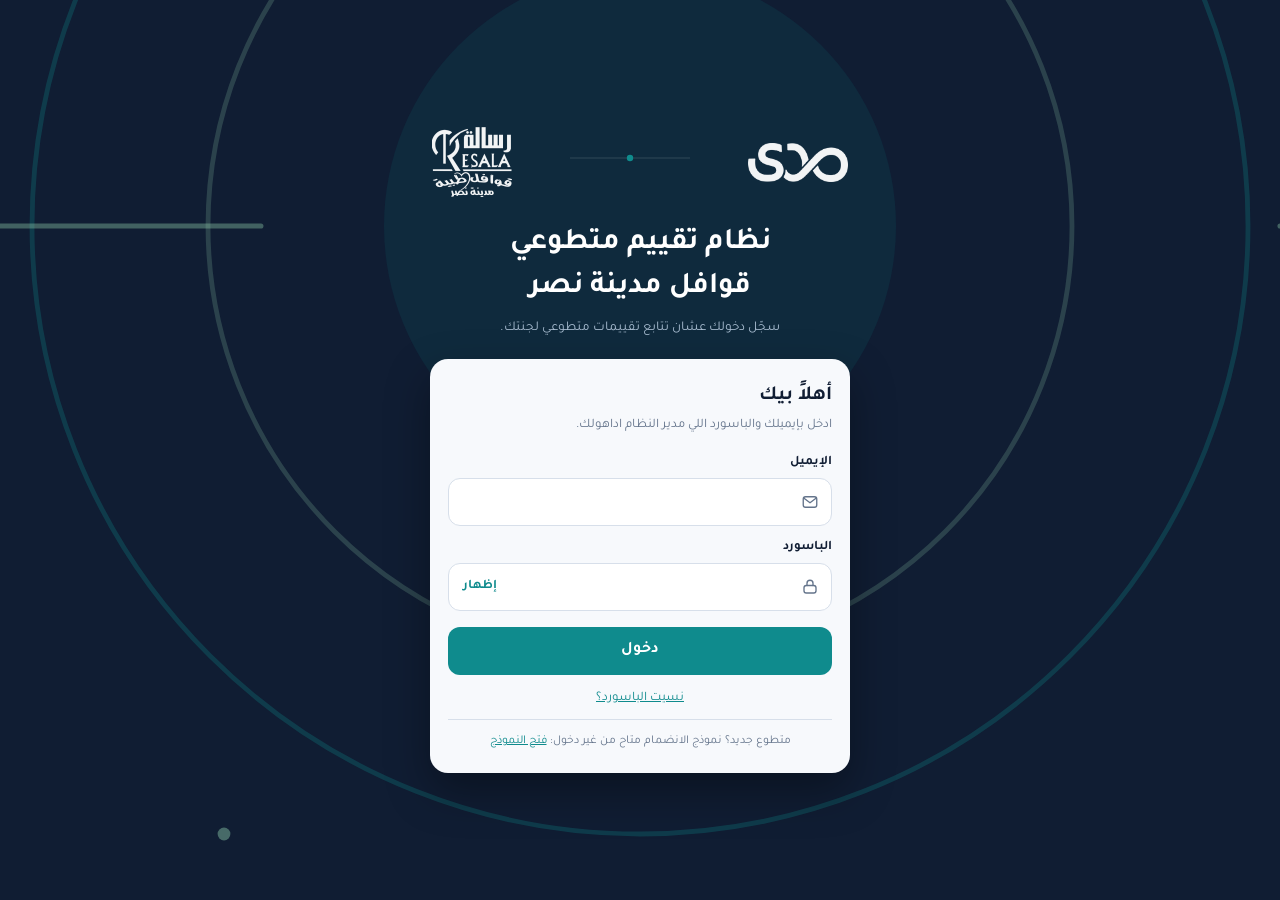
==== index.html @ 1fcb650c "Add lightweight standalone install metadata only, no app logic or caching changes" ====
<!doctype html><html lang="ar" dir="rtl"><head>
<script>(function(){function r(){try{if(sessionStorage.getItem('qhr_r')){return}sessionStorage.setItem('qhr_r','1')}catch(e){}var u=location.href.split('#');var q=(u[0].indexOf('?')>-1?'&':'?')+'_r='+Date.now();location.replace(u[0]+q+(u[1]?'#'+u[1]:''))}
window.addEventListener('error',function(e){var t=e.target;if(t&&(t.tagName==='SCRIPT'||t.tagName==='LINK'))r()},true);
setTimeout(function(){var el=document.getElementById('root');if(el&&(!el.children.length||el.querySelector('.sp')))r()},8000);
window.addEventListener('load',function(){setTimeout(function(){try{sessionStorage.removeItem('qhr_r')}catch(e){}},15000)})})();</script>
<link rel="icon" href="data:image/svg+xml,%3Csvg xmlns=%27http://www.w3.org/2000/svg%27 viewBox=%270 0 64 64%27%3E%3Crect width=%2764%27 height=%2764%27 rx=%2714%27 fill=%27%230F8B8D%27/%3E%3Ctext x=%2732%27 y=%2743%27 font-size=%2728%27 font-weight=%27800%27 font-family=%27Arial,sans-serif%27 fill=%27white%27 text-anchor=%27middle%27%3EHR%3C/text%3E%3C/svg%3E"/><meta charset="utf-8"/><meta name="viewport" content="width=device-width,initial-scale=1"/><title>HR قوافل طبية، مدينة نصر</title><style>html,body{margin:0}.sp{color:#fff;text-align:center;box-sizing:border-box;background:radial-gradient(circle at 50% 40%,#183653,#0b1526 70%);flex-direction:column;justify-content:center;align-items:center;gap:18px;min-height:100vh;padding:24px;font-family:IBM Plex Sans Arabic,Cairo,system-ui,sans-serif;display:flex}.sp i{letter-spacing:1px;direction:ltr;background:#0f8b8d;border-radius:24px;place-items:center;width:84px;height:84px;font-size:40px;font-style:normal;font-weight:800;animation:.9s cubic-bezier(.2,.8,.2,1) both spin,2.4s ease-in-out .9s infinite spb;display:grid;box-shadow:0 10px 40px #00000059,inset 0 0 0 1px #ffffff1f}.sp b{opacity:0;font-size:19px;font-weight:700;animation:.6s .35s forwards spt}.sp u{opacity:0;background:#ffffff26;border-radius:3px;width:120px;height:3px;animation:.6s .6s forwards spt;display:block;overflow:hidden}.sp u:after{content:"";background:#5cc4c5;border-radius:3px;width:45%;height:100%;animation:1.2s ease-in-out infinite spsh;display:block}@keyframes spin{0%{opacity:0;transform:scale(.7)}to{opacity:1;transform:none}}@keyframes spb{50%{transform:scale(1.05)}}@keyframes spt{to{opacity:1}}@keyframes spsh{0%{transform:translate(-120%)}to{transform:translate(280%)}}@keyframes qf{0%{opacity:0}to{opacity:1}}.app{animation:.35s qf}@media (prefers-reduced-motion:reduce){.sp *{opacity:1!important;animation:none!important}}</style><meta name="theme-color" content="#0B1526"/><link rel="manifest" href="./manifest.webmanifest"/><link rel="apple-touch-icon" href="./icons/apple-touch-icon.png"/>  <script type="module" crossorigin src="./assets/index-Bow8GrKX.js"></script>
  <link rel="stylesheet" crossorigin href="./assets/index-ZTmWPOZQ.css">
</head><body><div id="root"><div class="sp"><i>HR</i><b>HR قوافل طبية، مدينة نصر</b><u></u></div></div></body></html>
---- assets/index-ZTmWPOZQ.css ----
@font-face{font-family:IBM Plex Sans Arabic;font-style:normal;font-display:swap;font-weight:400;src:url(./ibm-plex-sans-arabic-arabic-400-normal-CyU-ddYS.woff2)format("woff2"),url(./ibm-plex-sans-arabic-arabic-400-normal-EA1o-u_Q.woff)format("woff");unicode-range:U+6??,U+750-77F,U+870-88E,U+890-891,U+897-8E1,U+8E3-8FF,U+200C-200E,U+2010-2011,U+204F,U+2E41,U+FB50-FDFF,U+FE70-FE74,U+FE76-FEFC,U+102E0-102FB,U+10E60-10E7E,U+10EC2-10EC4,U+10EFC-10EFF,U+1EE00-1EE03,U+1EE05-1EE1F,U+1EE21-1EE22,U+1EE24,U+1EE27,U+1EE29-1EE32,U+1EE34-1EE37,U+1EE39,U+1EE3B,U+1EE42,U+1EE47,U+1EE49,U+1EE4B,U+1EE4D-1EE4F,U+1EE51-1EE52,U+1EE54,U+1EE57,U+1EE59,U+1EE5B,U+1EE5D,U+1EE5F,U+1EE61-1EE62,U+1EE64,U+1EE67-1EE6A,U+1EE6C-1EE72,U+1EE74-1EE77,U+1EE79-1EE7C,U+1EE7E,U+1EE80-1EE89,U+1EE8B-1EE9B,U+1EEA1-1EEA3,U+1EEA5-1EEA9,U+1EEAB-1EEBB,U+1EEF0-1EEF1}@font-face{font-family:IBM Plex Sans Arabic;font-style:normal;font-display:swap;font-weight:400;src:url([data-uri])format("woff2"),url([data-uri])format("woff");unicode-range:U+460-52F,U+1C80-1C8A,U+20B4,U+2DE0-2DFF,U+A640-A69F,U+FE2E-FE2F}@font-face{font-family:IBM Plex Sans Arabic;font-style:normal;font-display:swap;font-weight:400;src:url(./ibm-plex-sans-arabic-latin-ext-400-normal-BpLfq-63.woff2)format("woff2"),url(./ibm-plex-sans-arabic-latin-ext-400-normal-BeVLg08x.woff)format("woff");unicode-range:U+100-2BA,U+2BD-2C5,U+2C7-2CC,U+2CE-2D7,U+2DD-2FF,U+304,U+308,U+329,U+1D00-1DBF,U+1E00-1E9F,U+1EF2-1EFF,U+2020,U+20A0-20AB,U+20AD-20C0,U+2113,U+2C60-2C7F,U+A720-A7FF}@font-face{font-family:IBM Plex Sans Arabic;font-style:normal;font-display:swap;font-weight:400;src:url(./ibm-plex-sans-arabic-latin-400-normal-Bo5KPYvw.woff2)format("woff2"),url(./ibm-plex-sans-arabic-latin-400-normal-CFZh1unN.woff)format("woff");unicode-range:U+??,U+131,U+152-153,U+2BB-2BC,U+2C6,U+2DA,U+2DC,U+304,U+308,U+329,U+2000-206F,U+20AC,U+2122,U+2191,U+2193,U+2212,U+2215,U+FEFF,U+FFFD}@font-face{font-family:IBM Plex Sans Arabic;font-style:normal;font-display:swap;font-weight:600;src:url(./ibm-plex-sans-arabic-arabic-600-normal-0pRdybE_.woff2)format("woff2"),url(./ibm-plex-sans-arabic-arabic-600-normal-MJZ0liF5.woff)format("woff");unicode-range:U+6??,U+750-77F,U+870-88E,U+890-891,U+897-8E1,U+8E3-8FF,U+200C-200E,U+2010-2011,U+204F,U+2E41,U+FB50-FDFF,U+FE70-FE74,U+FE76-FEFC,U+102E0-102FB,U+10E60-10E7E,U+10EC2-10EC4,U+10EFC-10EFF,U+1EE00-1EE03,U+1EE05-1EE1F,U+1EE21-1EE22,U+1EE24,U+1EE27,U+1EE29-1EE32,U+1EE34-1EE37,U+1EE39,U+1EE3B,U+1EE42,U+1EE47,U+1EE49,U+1EE4B,U+1EE4D-1EE4F,U+1EE51-1EE52,U+1EE54,U+1EE57,U+1EE59,U+1EE5B,U+1EE5D,U+1EE5F,U+1EE61-1EE62,U+1EE64,U+1EE67-1EE6A,U+1EE6C-1EE72,U+1EE74-1EE77,U+1EE79-1EE7C,U+1EE7E,U+1EE80-1EE89,U+1EE8B-1EE9B,U+1EEA1-1EEA3,U+1EEA5-1EEA9,U+1EEAB-1EEBB,U+1EEF0-1EEF1}@font-face{font-family:IBM Plex Sans Arabic;font-style:normal;font-display:swap;font-weight:600;src:url([data-uri])format("woff2"),url([data-uri])format("woff");unicode-range:U+460-52F,U+1C80-1C8A,U+20B4,U+2DE0-2DFF,U+A640-A69F,U+FE2E-FE2F}@font-face{font-family:IBM Plex Sans Arabic;font-style:normal;font-display:swap;font-weight:600;src:url(./ibm-plex-sans-arabic-latin-ext-600-normal-DjDAeNQD.woff2)format("woff2"),url(./ibm-plex-sans-arabic-latin-ext-600-normal-DT29Q8HW.woff)format("woff");unicode-range:U+100-2BA,U+2BD-2C5,U+2C7-2CC,U+2CE-2D7,U+2DD-2FF,U+304,U+308,U+329,U+1D00-1DBF,U+1E00-1E9F,U+1EF2-1EFF,U+2020,U+20A0-20AB,U+20AD-20C0,U+2113,U+2C60-2C7F,U+A720-A7FF}@font-face{font-family:IBM Plex Sans Arabic;font-style:normal;font-display:swap;font-weight:600;src:url(./ibm-plex-sans-arabic-latin-600-normal-KrqB56Mw.woff2)format("woff2"),url(./ibm-plex-sans-arabic-latin-600-normal-Dk5eISD_.woff)format("woff");unicode-range:U+??,U+131,U+152-153,U+2BB-2BC,U+2C6,U+2DA,U+2DC,U+304,U+308,U+329,U+2000-206F,U+20AC,U+2122,U+2191,U+2193,U+2212,U+2215,U+FEFF,U+FFFD}@font-face{font-family:IBM Plex Sans Arabic;font-style:normal;font-display:swap;font-weight:700;src:url(./ibm-plex-sans-arabic-arabic-700-normal-DrtBj6UE.woff2)format("woff2"),url(./ibm-plex-sans-arabic-arabic-700-normal-9rXc6cUL.woff)format("woff");unicode-range:U+6??,U+750-77F,U+870-88E,U+890-891,U+897-8E1,U+8E3-8FF,U+200C-200E,U+2010-2011,U+204F,U+2E41,U+FB50-FDFF,U+FE70-FE74,U+FE76-FEFC,U+102E0-102FB,U+10E60-10E7E,U+10EC2-10EC4,U+10EFC-10EFF,U+1EE00-1EE03,U+1EE05-1EE1F,U+1EE21-1EE22,U+1EE24,U+1EE27,U+1EE29-1EE32,U+1EE34-1EE37,U+1EE39,U+1EE3B,U+1EE42,U+1EE47,U+1EE49,U+1EE4B,U+1EE4D-1EE4F,U+1EE51-1EE52,U+1EE54,U+1EE57,U+1EE59,U+1EE5B,U+1EE5D,U+1EE5F,U+1EE61-1EE62,U+1EE64,U+1EE67-1EE6A,U+1EE6C-1EE72,U+1EE74-1EE77,U+1EE79-1EE7C,U+1EE7E,U+1EE80-1EE89,U+1EE8B-1EE9B,U+1EEA1-1EEA3,U+1EEA5-1EEA9,U+1EEAB-1EEBB,U+1EEF0-1EEF1}@font-face{font-family:IBM Plex Sans Arabic;font-style:normal;font-display:swap;font-weight:700;src:url([data-uri])format("woff2"),url([data-uri])format("woff");unicode-range:U+460-52F,U+1C80-1C8A,U+20B4,U+2DE0-2DFF,U+A640-A69F,U+FE2E-FE2F}@font-face{font-family:IBM Plex Sans Arabic;font-style:normal;font-display:swap;font-weight:700;src:url(./ibm-plex-sans-arabic-latin-ext-700-normal-BSbyEp0V.woff2)format("woff2"),url(./ibm-plex-sans-arabic-latin-ext-700-normal-C7GcWn11.woff)format("woff");unicode-range:U+100-2BA,U+2BD-2C5,U+2C7-2CC,U+2CE-2D7,U+2DD-2FF,U+304,U+308,U+329,U+1D00-1DBF,U+1E00-1E9F,U+1EF2-1EFF,U+2020,U+20A0-20AB,U+20AD-20C0,U+2113,U+2C60-2C7F,U+A720-A7FF}@font-face{font-family:IBM Plex Sans Arabic;font-style:normal;font-display:swap;font-weight:700;src:url(./ibm-plex-sans-arabic-latin-700-normal-BzSf6GNr.woff2)format("woff2"),url(./ibm-plex-sans-arabic-latin-700-normal-Cl4F7CZR.woff)format("woff");unicode-range:U+??,U+131,U+152-153,U+2BB-2BC,U+2C6,U+2DA,U+2DC,U+304,U+308,U+329,U+2000-206F,U+20AC,U+2122,U+2191,U+2193,U+2212,U+2215,U+FEFF,U+FFFD}@font-face{font-family:Cairo;font-style:normal;font-display:swap;font-weight:400;src:url(./cairo-arabic-400-normal-DN15VWMM.woff2)format("woff2"),url(./cairo-arabic-400-normal-CAYwymWN.woff)format("woff");unicode-range:U+6??,U+750-77F,U+870-88E,U+890-891,U+897-8E1,U+8E3-8FF,U+200C-200E,U+2010-2011,U+204F,U+2E41,U+FB50-FDFF,U+FE70-FE74,U+FE76-FEFC,U+102E0-102FB,U+10E60-10E7E,U+10EC2-10EC4,U+10EFC-10EFF,U+1EE00-1EE03,U+1EE05-1EE1F,U+1EE21-1EE22,U+1EE24,U+1EE27,U+1EE29-1EE32,U+1EE34-1EE37,U+1EE39,U+1EE3B,U+1EE42,U+1EE47,U+1EE49,U+1EE4B,U+1EE4D-1EE4F,U+1EE51-1EE52,U+1EE54,U+1EE57,U+1EE59,U+1EE5B,U+1EE5D,U+1EE5F,U+1EE61-1EE62,U+1EE64,U+1EE67-1EE6A,U+1EE6C-1EE72,U+1EE74-1EE77,U+1EE79-1EE7C,U+1EE7E,U+1EE80-1EE89,U+1EE8B-1EE9B,U+1EEA1-1EEA3,U+1EEA5-1EEA9,U+1EEAB-1EEBB,U+1EEF0-1EEF1}@font-face{font-family:Cairo;font-style:normal;font-display:swap;font-weight:400;src:url(./cairo-latin-ext-400-normal-xCL67Y2R.woff2)format("woff2"),url(./cairo-latin-ext-400-normal-C_BIE9Qe.woff)format("woff");unicode-range:U+100-2BA,U+2BD-2C5,U+2C7-2CC,U+2CE-2D7,U+2DD-2FF,U+304,U+308,U+329,U+1D00-1DBF,U+1E00-1E9F,U+1EF2-1EFF,U+2020,U+20A0-20AB,U+20AD-20C0,U+2113,U+2C60-2C7F,U+A720-A7FF}@font-face{font-family:Cairo;font-style:normal;font-display:swap;font-weight:400;src:url(./cairo-latin-400-normal-Dh7otpdh.woff2)format("woff2"),url(./cairo-latin-400-normal-b1R3q6Pf.woff)format("woff");unicode-range:U+??,U+131,U+152-153,U+2BB-2BC,U+2C6,U+2DA,U+2DC,U+304,U+308,U+329,U+2000-206F,U+20AC,U+2122,U+2191,U+2193,U+2212,U+2215,U+FEFF,U+FFFD}@font-face{font-family:Cairo;font-style:normal;font-display:swap;font-weight:600;src:url(./cairo-arabic-600-normal-rkrvveqO.woff2)format("woff2"),url(./cairo-arabic-600-normal-B3EOalmC.woff)format("woff");unicode-range:U+6??,U+750-77F,U+870-88E,U+890-891,U+897-8E1,U+8E3-8FF,U+200C-200E,U+2010-2011,U+204F,U+2E41,U+FB50-FDFF,U+FE70-FE74,U+FE76-FEFC,U+102E0-102FB,U+10E60-10E7E,U+10EC2-10EC4,U+10EFC-10EFF,U+1EE00-1EE03,U+1EE05-1EE1F,U+1EE21-1EE22,U+1EE24,U+1EE27,U+1EE29-1EE32,U+1EE34-1EE37,U+1EE39,U+1EE3B,U+1EE42,U+1EE47,U+1EE49,U+1EE4B,U+1EE4D-1EE4F,U+1EE51-1EE52,U+1EE54,U+1EE57,U+1EE59,U+1EE5B,U+1EE5D,U+1EE5F,U+1EE61-1EE62,U+1EE64,U+1EE67-1EE6A,U+1EE6C-1EE72,U+1EE74-1EE77,U+1EE79-1EE7C,U+1EE7E,U+1EE80-1EE89,U+1EE8B-1EE9B,U+1EEA1-1EEA3,U+1EEA5-1EEA9,U+1EEAB-1EEBB,U+1EEF0-1EEF1}@font-face{font-family:Cairo;font-style:normal;font-display:swap;font-weight:600;src:url(./cairo-latin-ext-600-normal-DuRnqffh.woff2)format("woff2"),url(./cairo-latin-ext-600-normal-DAfLYaOC.woff)format("woff");unicode-range:U+100-2BA,U+2BD-2C5,U+2C7-2CC,U+2CE-2D7,U+2DD-2FF,U+304,U+308,U+329,U+1D00-1DBF,U+1E00-1E9F,U+1EF2-1EFF,U+2020,U+20A0-20AB,U+20AD-20C0,U+2113,U+2C60-2C7F,U+A720-A7FF}@font-face{font-family:Cairo;font-style:normal;font-display:swap;font-weight:600;src:url(./cairo-latin-600-normal-mGS0uvCM.woff2)format("woff2"),url(./cairo-latin-600-normal-buYOP1M3.woff)format("woff");unicode-range:U+??,U+131,U+152-153,U+2BB-2BC,U+2C6,U+2DA,U+2DC,U+304,U+308,U+329,U+2000-206F,U+20AC,U+2122,U+2191,U+2193,U+2212,U+2215,U+FEFF,U+FFFD}@font-face{font-family:Cairo;font-style:normal;font-display:swap;font-weight:700;src:url(./cairo-arabic-700-normal-D3nDedWX.woff2)format("woff2"),url(./cairo-arabic-700-normal-CyOqhaeK.woff)format("woff");unicode-range:U+6??,U+750-77F,U+870-88E,U+890-891,U+897-8E1,U+8E3-8FF,U+200C-200E,U+2010-2011,U+204F,U+2E41,U+FB50-FDFF,U+FE70-FE74,U+FE76-FEFC,U+102E0-102FB,U+10E60-10E7E,U+10EC2-10EC4,U+10EFC-10EFF,U+1EE00-1EE03,U+1EE05-1EE1F,U+1EE21-1EE22,U+1EE24,U+1EE27,U+1EE29-1EE32,U+1EE34-1EE37,U+1EE39,U+1EE3B,U+1EE42,U+1EE47,U+1EE49,U+1EE4B,U+1EE4D-1EE4F,U+1EE51-1EE52,U+1EE54,U+1EE57,U+1EE59,U+1EE5B,U+1EE5D,U+1EE5F,U+1EE61-1EE62,U+1EE64,U+1EE67-1EE6A,U+1EE6C-1EE72,U+1EE74-1EE77,U+1EE79-1EE7C,U+1EE7E,U+1EE80-1EE89,U+1EE8B-1EE9B,U+1EEA1-1EEA3,U+1EEA5-1EEA9,U+1EEAB-1EEBB,U+1EEF0-1EEF1}@font-face{font-family:Cairo;font-style:normal;font-display:swap;font-weight:700;src:url(./cairo-latin-ext-700-normal-Cscux539.woff2)format("woff2"),url(./cairo-latin-ext-700-normal-htXca11Z.woff)format("woff");unicode-range:U+100-2BA,U+2BD-2C5,U+2C7-2CC,U+2CE-2D7,U+2DD-2FF,U+304,U+308,U+329,U+1D00-1DBF,U+1E00-1E9F,U+1EF2-1EFF,U+2020,U+20A0-20AB,U+20AD-20C0,U+2113,U+2C60-2C7F,U+A720-A7FF}@font-face{font-family:Cairo;font-style:normal;font-display:swap;font-weight:700;src:url(./cairo-latin-700-normal-C3GYtKbV.woff2)format("woff2"),url(./cairo-latin-700-normal-6fcUy4Rc.woff)format("woff");unicode-range:U+??,U+131,U+152-153,U+2BB-2BC,U+2C6,U+2DA,U+2DC,U+304,U+308,U+329,U+2000-206F,U+20AC,U+2122,U+2191,U+2193,U+2212,U+2215,U+FEFF,U+FFFD}@font-face{font-family:Tajawal;font-style:normal;font-display:swap;font-weight:400;src:url(./tajawal-arabic-400-normal-CyCXRvzh.woff2)format("woff2"),url(./tajawal-arabic-400-normal-DCQxawbB.woff)format("woff");unicode-range:U+6??,U+750-77F,U+870-88E,U+890-891,U+897-8E1,U+8E3-8FF,U+200C-200E,U+2010-2011,U+204F,U+2E41,U+FB50-FDFF,U+FE70-FE74,U+FE76-FEFC,U+102E0-102FB,U+10E60-10E7E,U+10EC2-10EC4,U+10EFC-10EFF,U+1EE00-1EE03,U+1EE05-1EE1F,U+1EE21-1EE22,U+1EE24,U+1EE27,U+1EE29-1EE32,U+1EE34-1EE37,U+1EE39,U+1EE3B,U+1EE42,U+1EE47,U+1EE49,U+1EE4B,U+1EE4D-1EE4F,U+1EE51-1EE52,U+1EE54,U+1EE57,U+1EE59,U+1EE5B,U+1EE5D,U+1EE5F,U+1EE61-1EE62,U+1EE64,U+1EE67-1EE6A,U+1EE6C-1EE72,U+1EE74-1EE77,U+1EE79-1EE7C,U+1EE7E,U+1EE80-1EE89,U+1EE8B-1EE9B,U+1EEA1-1EEA3,U+1EEA5-1EEA9,U+1EEAB-1EEBB,U+1EEF0-1EEF1}@font-face{font-family:Tajawal;font-style:normal;font-display:swap;font-weight:400;src:url(./tajawal-latin-400-normal-BVNSOH3d.woff2)format("woff2"),url(./tajawal-latin-400-normal-BdYcZznU.woff)format("woff");unicode-range:U+??,U+131,U+152-153,U+2BB-2BC,U+2C6,U+2DA,U+2DC,U+304,U+308,U+329,U+2000-206F,U+20AC,U+2122,U+2191,U+2193,U+2212,U+2215,U+FEFF,U+FFFD}@font-face{font-family:Tajawal;font-style:normal;font-display:swap;font-weight:500;src:url(./tajawal-arabic-500-normal-BZ8ojJNu.woff2)format("woff2"),url(./tajawal-arabic-500-normal-CbVEaYEW.woff)format("woff");unicode-range:U+6??,U+750-77F,U+870-88E,U+890-891,U+897-8E1,U+8E3-8FF,U+200C-200E,U+2010-2011,U+204F,U+2E41,U+FB50-FDFF,U+FE70-FE74,U+FE76-FEFC,U+102E0-102FB,U+10E60-10E7E,U+10EC2-10EC4,U+10EFC-10EFF,U+1EE00-1EE03,U+1EE05-1EE1F,U+1EE21-1EE22,U+1EE24,U+1EE27,U+1EE29-1EE32,U+1EE34-1EE37,U+1EE39,U+1EE3B,U+1EE42,U+1EE47,U+1EE49,U+1EE4B,U+1EE4D-1EE4F,U+1EE51-1EE52,U+1EE54,U+1EE57,U+1EE59,U+1EE5B,U+1EE5D,U+1EE5F,U+1EE61-1EE62,U+1EE64,U+1EE67-1EE6A,U+1EE6C-1EE72,U+1EE74-1EE77,U+1EE79-1EE7C,U+1EE7E,U+1EE80-1EE89,U+1EE8B-1EE9B,U+1EEA1-1EEA3,U+1EEA5-1EEA9,U+1EEAB-1EEBB,U+1EEF0-1EEF1}@font-face{font-family:Tajawal;font-style:normal;font-display:swap;font-weight:500;src:url(./tajawal-latin-500-normal-CoYeBiSI.woff2)format("woff2"),url(./tajawal-latin-500-normal-DU9v6xgj.woff)format("woff");unicode-range:U+??,U+131,U+152-153,U+2BB-2BC,U+2C6,U+2DA,U+2DC,U+304,U+308,U+329,U+2000-206F,U+20AC,U+2122,U+2191,U+2193,U+2212,U+2215,U+FEFF,U+FFFD}@font-face{font-family:Tajawal;font-style:normal;font-display:swap;font-weight:700;src:url(./tajawal-arabic-700-normal-D2-eand5.woff2)format("woff2"),url(./tajawal-arabic-700-normal-9L7Zusdl.woff)format("woff");unicode-range:U+6??,U+750-77F,U+870-88E,U+890-891,U+897-8E1,U+8E3-8FF,U+200C-200E,U+2010-2011,U+204F,U+2E41,U+FB50-FDFF,U+FE70-FE74,U+FE76-FEFC,U+102E0-102FB,U+10E60-10E7E,U+10EC2-10EC4,U+10EFC-10EFF,U+1EE00-1EE03,U+1EE05-1EE1F,U+1EE21-1EE22,U+1EE24,U+1EE27,U+1EE29-1EE32,U+1EE34-1EE37,U+1EE39,U+1EE3B,U+1EE42,U+1EE47,U+1EE49,U+1EE4B,U+1EE4D-1EE4F,U+1EE51-1EE52,U+1EE54,U+1EE57,U+1EE59,U+1EE5B,U+1EE5D,U+1EE5F,U+1EE61-1EE62,U+1EE64,U+1EE67-1EE6A,U+1EE6C-1EE72,U+1EE74-1EE77,U+1EE79-1EE7C,U+1EE7E,U+1EE80-1EE89,U+1EE8B-1EE9B,U+1EEA1-1EEA3,U+1EEA5-1EEA9,U+1EEAB-1EEBB,U+1EEF0-1EEF1}@font-face{font-family:Tajawal;font-style:normal;font-display:swap;font-weight:700;src:url(./tajawal-latin-700-normal-BypgxfGb.woff2)format("woff2"),url(./tajawal-latin-700-normal-CV3bxpHe.woff)format("woff");unicode-range:U+??,U+131,U+152-153,U+2BB-2BC,U+2C6,U+2DA,U+2DC,U+304,U+308,U+329,U+2000-206F,U+20AC,U+2122,U+2191,U+2193,U+2212,U+2215,U+FEFF,U+FFFD}:root{--card:#f7f9fc;--navy:#101d33;--blue:#0f8b8d;--sky:#8cc9a8;--bg:#e9eef4;--line:#d7dfea;--txt:#172033;--mut:#64748b}*{box-sizing:border-box}body{background:var(--bg);color:var(--txt);margin:0;font-family:IBM Plex Sans Arabic,Cairo,sans-serif}button,input,select,textarea{font-family:inherit;font-size:16px}h1{color:var(--navy);margin:0 0 4px;font-size:22px}.sub{color:var(--mut);margin-bottom:20px}.banner{color:#7a5b00;background:#fff7e0;border:1px solid #f0dca0;border-radius:10px;margin-bottom:18px;padding:8px 14px;font-size:14px}.grid{gap:14px;display:grid}.kpis{grid-template-columns:repeat(2,minmax(0,1fr));margin-bottom:16px}.card{background:var(--card);border:1px solid var(--line);border-radius:12px;padding:18px;box-shadow:0 1px 3px #12345a0d}.kpi .l{color:var(--mut);font-size:14px}.kpi .v{color:var(--navy);font-size:30px;font-weight:700}.kpi .s{color:var(--blue);font-size:13px}.two,.evalgrid{grid-template-columns:minmax(0,1fr)}.card h3{color:var(--navy);margin:0 0 12px;font-size:17px}table{border-collapse:collapse;width:100%}th{text-align:right;color:var(--mut);border-bottom:1px solid var(--line);padding:8px;font-size:13px;font-weight:600}td{border-bottom:1px solid #edf1f6;padding:10px 8px}.tw{overflow-x:auto}.pill{color:#fff;white-space:nowrap;border-radius:99px;padding:2px 10px;font-size:13px;font-weight:600;display:inline-block}.btn{background:var(--blue);color:#fff;cursor:pointer;border:0;border-radius:12px;min-height:46px;padding:10px 18px;font-weight:700}.btn:hover{background:#0c7a7c}.btn.sec{background:var(--card);color:var(--navy);border:1px solid var(--line)}.row{flex-wrap:wrap;align-items:center;gap:10px;margin-bottom:14px;display:flex}input,select,textarea{border:1px solid var(--line);background:var(--card);border-radius:12px;min-width:0;min-height:46px;padding:9px 12px}.crit{border-bottom:1px solid #edf1f6;padding:12px 0}.crit b{margin-bottom:8px;display:block}.opts{grid-template-columns:repeat(3,minmax(0,1fr));gap:8px;display:grid}.opt{border:1.5px solid var(--line);background:var(--card);cursor:pointer;min-height:46px;color:var(--txt);border-radius:12px;padding:6px 8px;font-weight:600}.big{font-size:44px;font-weight:700}.toast{color:#1d6b3a;background:#e6f6ef;border:1px solid #b6e2c4;border-radius:10px;margin-bottom:12px;padding:10px 14px}.bar{background:#e1e8f0;border-radius:9px;height:8px;overflow:hidden}.bar i{height:100%;display:block}.top{display:none}.main a:not(.btn):not(.pill){color:var(--navy);text-decoration:none}input[type=color]{width:44px;height:36px;padding:2px}input[type=checkbox]{width:18px;height:18px}.app{min-height:100vh}.main{padding:14px 12px calc(84px + env(safe-area-inset-bottom));width:100%;min-width:0}.side{z-index:20;background:var(--navy);padding:6px 6px calc(6px + env(safe-area-inset-bottom));gap:2px;display:flex;position:fixed;bottom:0;left:0;right:0;overflow-x:auto;box-shadow:0 -2px 12px #0000002e}.side .brand,.side .who{display:none}.side a{color:#c9d3e3;white-space:nowrap;border-radius:10px;flex-direction:column;flex:1 0 auto;align-items:center;gap:2px;min-width:64px;padding:6px 8px;font-size:11.5px;font-weight:600;text-decoration:none;display:flex}.side a i{font-size:20px;font-style:normal;line-height:1.1}.side a.active{background:var(--blue);color:#fff}.topbar{background:var(--navy);color:#fff;justify-content:space-between;align-items:center;margin:-14px -12px 14px;padding:10px 14px;font-weight:700;display:flex}.topbar small{color:#94a8c1;font-size:12px;font-weight:500}.topbar a{font-size:13px;font-weight:600;color:#c9d3e3!important}.brand{align-items:center;gap:10px;font-size:22px;font-weight:700;display:flex}.logo{background:var(--blue);border-radius:10px;place-items:center;width:36px;height:36px;font-size:18px;display:grid}.row>select,.row>input:not([type=checkbox]):not([type=color]){flex:100%}.card{padding:14px}.rt thead{display:none}.rt,.rt tbody{display:block}.rt tr{border-bottom:1px solid var(--line);grid-template-columns:1fr 1fr;gap:4px 10px;padding:12px 4px;display:grid}.rt td{border:0;flex-direction:column;padding:0;font-size:14px;display:flex}.rt td:before{content:attr(data-l);color:var(--mut);font-size:11.5px}.rt td.full{grid-column:1/-1}.rt td.full:before{display:none}.evalgrid .res{bottom:calc(70px + env(safe-area-inset-bottom));z-index:10;text-align:right;grid-template-columns:auto 1fr;align-items:center;gap:6px 12px;padding:10px 12px;display:grid;position:sticky;box-shadow:0 -4px 16px #0000001f}.res h3,.res .res-x{display:none}.res .big{font-size:30px}.res .res-s{flex-direction:column;align-items:center;gap:2px;display:flex}.res .res-b{grid-template-columns:1fr 1fr;gap:8px;display:grid}.res .res-b .btn{padding:8px 6px}.res .res-n{grid-column:1/-1}.pager{gap:8px;margin-bottom:12px;display:flex}.pager .btn{flex:1}@media (width>=861px){.app{display:flex}.main{flex:1;padding:24px 28px}.side{width:240px;height:100vh;box-shadow:none;flex-direction:column;flex-shrink:0;gap:0;padding:20px 14px;position:sticky;top:0;overflow:visible}.side .brand,.side .who{display:flex}.side .who{display:block}.side a{flex-direction:row;flex:none;gap:10px;min-width:0;margin-bottom:4px;padding:11px 14px;font-size:15px}.side a i{font-size:16px}.side .brand{padding:6px 10px 18px}.topbar{display:none}h1{font-size:26px}.kpis{grid-template-columns:repeat(auto-fit,minmax(200px,1fr))}.two{grid-template-columns:minmax(0,1.4fr) minmax(0,1fr)}.evalgrid{grid-template-columns:minmax(0,1.6fr) minmax(0,1fr)}.opts{flex-wrap:wrap;display:flex}.opt{padding:6px 12px}.row>select,.row>input:not([type=checkbox]):not([type=color]){flex:0 auto}.card{padding:18px}.rt thead{display:table-header-group}.rt{display:table}.rt tbody{display:table-row-group}.rt tr{padding:0;display:table-row}.rt td{border-bottom:1px solid #edf1f6;padding:10px 8px;font-size:15px;display:table-cell}.rt td:before{display:none}.evalgrid .res{text-align:center;box-shadow:none;padding:18px;display:block;position:sticky;top:16px;bottom:auto}.res h3,.res .res-x{display:block}.res .big{font-size:44px}.res .res-s{display:block}.res .res-b{grid-template-columns:1fr;display:grid}.pager{display:none}}.res .res-n{margin-top:0}@media (width>=861px){.res .res-n{margin-top:10px}}.card+.card,.kgrid+.card,.hero+.kgrid{margin-top:12px}.hero{background:linear-gradient(135deg,#e3f1f2,var(--card))}.hero h1{font-size:24px}.kgrid{grid-template-columns:repeat(2,minmax(0,1fr));gap:10px;display:grid}.kc{border-radius:16px;flex-direction:column;gap:2px;min-height:112px;padding:12px;display:flex;position:relative}.kc .ki{width:32px;height:32px;color:var(--navy);background:#ffffffb3;border-radius:10px;place-items:center;margin-bottom:4px;display:grid}.kl{color:#64748b;font-size:12.5px}.kv{color:var(--navy);font-size:26px;font-weight:700;line-height:1.25}.ks{color:#64748b;font-size:12px}.p-green{background:#e3f1f2}.p-mint{background:#ddf3f0}.p-amber{background:#fff3dc}.p-rose{background:#fde8e6}.p-blue{background:#e6effb}.p-lav{background:#eee9fb}.donut{flex-wrap:wrap;justify-content:center;align-items:center;gap:14px;display:flex}.dch{flex:none;width:150px;height:150px;position:relative}.dc{pointer-events:none;flex-direction:column;justify-content:center;align-items:center;display:flex;position:absolute;inset:0}.dc b{color:var(--navy);font-size:24px}.dc span{color:var(--mut);font-size:12px}.leg{flex:140px;gap:8px;display:grid}.leg div{background:#f1f5f9;border-radius:10px;align-items:center;gap:8px;padding:8px 10px;font-size:14px;display:flex}.leg i{border-radius:50%;width:10px;height:10px}.leg b{margin-inline-start:auto}.li{color:inherit;border-bottom:1px solid #edf1f6;align-items:center;gap:10px;padding:10px 0;text-decoration:none;display:flex}.li:last-child{border:0}.lt{flex-direction:column;flex:1;gap:4px;min-width:0;display:flex}.lt b{text-overflow:ellipsis;overflow:hidden}.lv{color:var(--navy);font-size:17px}.rk{width:28px;height:28px;color:var(--navy);background:#edf1f6;border-radius:9px;flex:none;place-items:center;font-size:14px;font-weight:700;display:grid}.rk.r1{background:#ffe9a8}.rk.r2{background:#e4e9ee}.rk.r3{background:#f6d3b5}.stars{gap:14px;display:grid}.sbig{text-align:center;background:#fff8e6;border-radius:14px;padding:12px}.sbig b{color:var(--navy);font-size:38px}.sbig span{color:var(--mut);margin-inline-start:6px}.st{letter-spacing:3px;font-size:24px}.sbars{gap:8px;display:grid}.sb{grid-template-columns:70px 1fr 28px;align-items:center;gap:8px;font-size:13px;display:grid}.sb b{text-align:start}.main a.li{color:inherit}@media (width>=861px){.kgrid{grid-template-columns:repeat(4,minmax(0,1fr))}.card+.card{margin-top:0}.stars{grid-template-columns:200px 1fr}}.side .brand{color:#fff}.ev{gap:8px}.ev>select,.ev>input{flex:calc(50% - 4px)!important}.evsub{display:none}.ev .cnt{flex:40%}.res .res-n{min-height:40px;padding:6px}.evalgrid .res{padding:8px 10px}@media (width>=861px){.evsub{display:block}.ev>select,.ev>input{flex:0 auto!important}}.rt td.hm{display:none}@media (width>=861px){.rt td.hm{display:table-cell}}.pc{border:1px solid var(--line);cursor:pointer;min-height:44px;color:var(--navy);background:#f1f5f9;border-radius:12px;align-items:center;gap:8px;padding:8px 12px;display:flex}.pc b{font-size:18px}.pc span{color:var(--mut);font-size:12px}.pc i{color:var(--blue);margin-inline-start:auto;font-style:normal}.pc.on{border-color:var(--blue);background:#ddeff0}.rt tr.xr{background:#f1f5f9;border-radius:12px;padding:0;display:block}.det{padding:12px}.dr{border-bottom:1px solid #e4eaf1;grid-template-columns:1fr auto 44px;align-items:center;gap:8px;padding:7px 0;font-size:14px;display:grid}.dr:last-of-type{border:0}.dr b{text-align:end}@media (width>=861px){.rt tr.xr{display:table-row}.rt tr.xr td{display:table-cell}.det{max-width:560px}}.pf-h{align-items:center;gap:12px;margin-bottom:12px;display:flex}.pf-av{color:#fff;background:#0f8b8d;border-radius:50%;flex:none;justify-content:center;align-items:center;width:52px;height:52px;font-size:24px;font-weight:700;display:flex}.pf-g{grid-template-columns:1fr 1fr;gap:10px;display:grid}.pf-i{flex-direction:column;gap:4px;display:flex}.pf-i>span{color:#64748b;font-size:12px}.pf-m{border-top:1px solid var(--line);padding:10px 0}.pf-mh{justify-content:space-between;align-items:center;margin-bottom:8px;display:flex}.logout{background:var(--card);color:#101d33;font:inherit;cursor:pointer;white-space:nowrap;border:0;border-radius:10px;padding:8px 14px;font-size:14px;font-weight:700}.side .logout{width:100%;margin-top:12px;padding:11px;display:block}@media (width>=861px){.side{overflow-y:auto}.topbar{border-radius:0 0 12px 12px;margin:-14px -12px 14px;display:flex}}.logo{letter-spacing:.3px;color:#fff;direction:ltr;flex-shrink:0;font-family:Cairo,system-ui,sans-serif;font-size:15px;font-weight:800}html,body{overflow-x:hidden}.pj{box-sizing:border-box;background:radial-gradient(circle at 80% -10%,#17496a 0,#0000 50%),linear-gradient(165deg,#0b1526,#101d33 55%,#183653);min-height:100dvh;padding:28px 14px 36px;overflow-x:hidden}.pjw{max-width:520px;margin:0 auto}.pjh{text-align:center;color:#fff;margin-bottom:20px}.pjl{direction:ltr;background:#0f8b8d;border-radius:18px;place-items:center;width:64px;height:64px;margin-bottom:12px;font-size:28px;font-weight:800;display:inline-grid;box-shadow:0 10px 30px #0006,inset 0 0 0 1px #ffffff26}.pjh h1{color:#fff;margin:0 0 8px;font-size:24px}.pjh p{color:#d6e4eb;margin:0;font-size:14px;line-height:1.7}.pjc{background:var(--card);box-sizing:border-box;border-radius:20px;padding:20px 16px 18px;box-shadow:0 20px 50px #0007}.pjc label>div{color:#101d33;font-size:13px;margin-bottom:6px!important}.pjc input:not([type=checkbox]),.pjc select{box-sizing:border-box;width:100%;height:46px;font:inherit;color:#10241c;background:#f1f5f9;border:1.5px solid #d6e4eb;border-radius:12px;padding:0 12px;font-size:16px}.pjc input[type=checkbox]{flex:none;width:18px;height:18px;min-height:0;padding:0}.pjc input:focus,.pjc select:focus{background:var(--card);border-color:#0f8b8d;outline:none;box-shadow:0 0 0 3px #0f8b8d33}.pjc .btn{color:#fff;background:linear-gradient(135deg,#0f8b8d,#183653);border:0;border-radius:14px;height:50px;margin-top:6px;font-size:17px;font-weight:700}.pj .toast{border-radius:14px;margin:0 0 12px}.pjf{text-align:center;color:#d6e4eb;flex-wrap:wrap;justify-content:center;align-items:center;gap:8px;margin-top:22px;font-size:14px;display:flex}.pjf b{letter-spacing:.2px;font-weight:700}.pjd{background:#5cc4c5;border-radius:50%;width:7px;height:7px;box-shadow:0 0 0 3px #5cc4c533}.pjt{text-align:center;color:#5cc4c5;flex-basis:100%;margin-top:2px;font-size:15px;font-weight:700}.kc,.kc.p-green{background:var(--card);border:1px solid var(--line);border-radius:12px;gap:0;min-height:0;padding:10px 12px;box-shadow:0 1px 2px #101d330a}.kc .ki{width:26px;height:26px;color:var(--blue);background:#e2f1f1;border-radius:8px;margin-bottom:6px}.kc .kl{font-size:12px}.kc .kv{color:var(--blue);font-size:24px}.kc .ks{font-size:11.5px}.sumc{padding:12px 14px}.sumc h3{margin:0 0 6px;font-size:15px}.sr{border-top:1px solid var(--line);justify-content:space-between;align-items:baseline;gap:10px;padding:9px 0;font-size:13.5px;display:flex}.sr:first-of-type{border-top:0}.sr span{color:var(--mut)}.sr b{color:var(--navy);text-align:left}.sr small{color:var(--mut);font-weight:400}button.sr{border:0;border-top:1px solid var(--line);width:100%;font:inherit;color:inherit;cursor:pointer;text-align:right;background:0 0;align-items:center;min-height:48px}.sumc .sr:first-of-type{border-top:0}button.sr i{color:var(--blue);flex:none;font-size:12px;font-style:normal}button.sr b{margin-inline-start:auto}button.sr.on span{color:var(--navy);font-weight:600}.ddw{background:var(--bg);border-radius:10px;margin:0 0 8px;padding:8px 12px}.ddr{padding:7px 0}.ddn{justify-content:space-between;gap:8px;font-size:13px;display:flex}.ddn span{color:var(--mut)}.ddr .bar{margin-top:4px}.ddx{color:var(--mut);padding:4px 0;font-size:11.5px}:root{--navy:#101d33;--deep:#183653;--teal:#0f8b8d;--blue:#0f8b8d;--bg:#e9eef4;--card:#f7f9fc;--line:#d7dfea;--txt:#172033;--mut:#64748b;--ok:#16a36a;--warn:#d99a27;--bad:#dc5555;--info:#477ce0;--r:12px}body{font-size:14px;line-height:1.55}h1{margin:2px 0 4px;font-size:19px;font-weight:700}h3{margin:0 0 10px;font-size:14.5px;font-weight:600}.sub{color:var(--mut);font-size:12.5px}.card{border-radius:var(--r);padding:14px}.btn{background:var(--teal);border-radius:10px;min-height:42px;font-size:14px;font-weight:600}.btn.sec{background:var(--card);color:var(--navy)}input,select,textarea{border-radius:10px;min-height:44px;padding:8px 12px;font-size:14px}@supports (-webkit-touch-callout:none){input,select,textarea{font-size:16px}}.pill{padding:2px 9px;font-size:11.5px;font-weight:600}a{color:var(--teal)}.sh{background:var(--bg);min-height:100dvh;animation:.3s qf;display:flex}.sh-side{display:none}.sh-main{flex-direction:column;flex:1;min-width:0;display:flex}.sh-top{z-index:30;background:var(--navy);color:#fff;justify-content:space-between;align-items:center;gap:8px;min-height:52px;padding:8px 12px;display:flex;position:sticky;top:0}.sh-crumb{align-items:center;gap:10px;min-width:0;display:flex}.sh-crumb small{color:#94a8c1;font-size:11.5px;display:none}.sh-crumb h2{white-space:nowrap;text-overflow:ellipsis;margin:0;font-size:15px;font-weight:600;overflow:hidden}.sh-logo{background:var(--teal);color:#fff;letter-spacing:.3px;direction:ltr;border-radius:9px;flex:none;place-items:center;width:30px;height:30px;font:800 12px/1 Cairo,system-ui;display:grid}.sh-tools{align-items:center;gap:6px;display:flex}.sh-search,.sh-period{display:none}.sh-ib{color:#fff;cursor:pointer;background:#ffffff14;border:0;border-radius:10px;place-items:center;width:38px;height:38px;display:grid;position:relative}.sh-ib em{background:var(--bad);color:#fff;text-align:center;border-radius:8px;min-width:16px;height:16px;padding:0 3px;font:700 10px/16px inherit;position:absolute;top:2px;left:2px}.sh-content{padding:12px 12px calc(76px + env(safe-area-inset-bottom));width:100%;max-width:1200px;margin:0 auto}.sh-bot{z-index:40;background:var(--navy);padding:6px 4px calc(6px + env(safe-area-inset-bottom));border-top:1px solid #ffffff0f;justify-content:space-around;display:flex;position:fixed;bottom:0;left:0;right:0}.sh-b{color:#94a8c1;font:inherit;cursor:pointer;background:0 0;border:0;border-radius:10px;flex-direction:column;flex:1;align-items:center;gap:2px;min-width:0;padding:5px 2px;font-size:10.5px;font-weight:500;text-decoration:none;display:flex}.sh-b.on{color:#fff;background:var(--teal)}.sh-b span{white-space:nowrap}.sh-sheet{z-index:50;background:#0b152680;align-items:flex-end;display:flex;position:fixed;inset:0}.sh-sh{background:var(--card);width:100%;padding:14px 14px calc(18px + env(safe-area-inset-bottom));border-radius:18px 18px 0 0;max-height:80vh;overflow:auto}.sh-sh-h{justify-content:space-between;align-items:center;margin-bottom:8px;display:flex}.sh-sh-h .sh-ib{background:var(--bg);color:var(--navy)}.sh-sh-g{grid-template-columns:1fr 1fr;gap:8px;margin-bottom:12px;display:grid}.sh-t{background:var(--bg);color:var(--navy);border-radius:10px;align-items:center;gap:8px;padding:12px;font-size:13.5px;font-weight:500;text-decoration:none;display:flex}.sh-t.on{background:var(--teal);color:#fff}.sh-who{color:var(--mut);flex-direction:column;font-size:12px;display:flex}.sh-who b{color:var(--navy);font-size:13px}.m-only{display:grid}.evalgrid .res{bottom:calc(66px + env(safe-area-inset-bottom))}.kgrid{gap:8px}.kc,.kc.p-green{background:var(--card);border:1px solid var(--line);border-radius:12px;gap:0;min-height:0;padding:10px 12px}@media (width>=861px){.sh-side{background:var(--navy);color:#fff;flex-direction:column;flex:none;gap:10px;width:232px;height:100vh;padding:14px 10px;transition:width .2s;display:flex;position:sticky;top:0}.sh.coll .sh-side{width:64px}.sh-brand{border-bottom:1px solid #ffffff14;align-items:center;gap:10px;padding:4px 6px 10px;display:flex}.sh-brand b{font-size:13.5px;font-weight:600;line-height:1.3}.sh-nav{flex-direction:column;flex:1;gap:12px;display:flex;overflow:auto}.sh-g{flex-direction:column;gap:2px;display:flex}.sh-g small{color:#7c90ab;letter-spacing:.2px;padding:2px 10px;font-size:11px}.sh-l{color:#c7d3e4;border-radius:9px;align-items:center;gap:10px;padding:9px 10px;font-size:13.5px;text-decoration:none;display:flex}.sh-l:hover{background:#ffffff0f}.sh-l.on{background:var(--teal);color:#fff}.sh-foot{border-top:1px solid #ffffff14;flex-direction:column;gap:8px;padding-top:10px;display:flex}.sh-side .sh-who{color:#94a8c1}.sh-side .sh-who b{color:#fff}.sh-btn{color:#fff;font:inherit;cursor:pointer;background:#ffffff14;border:0;border-radius:9px;align-items:center;gap:8px;padding:9px 10px;font-size:13px;display:flex}.sh-btn.ghost{color:#94a8c1;background:0 0}.sh.coll .sh-brand b,.sh.coll .sh-g small,.sh.coll .sh-l span,.sh.coll .sh-btn span,.sh.coll .sh-side .sh-who{display:none}.sh.coll .sh-l,.sh.coll .sh-btn{justify-content:center}.sh-top{background:var(--card);color:var(--txt);border-bottom:1px solid var(--line);padding:8px 24px}.sh-logo.m,.sh-bot,.m-only{display:none}.sh-crumb small{color:var(--mut);display:block}.sh-crumb h2{color:var(--navy);font-size:17px}.sh-search{background:var(--bg);border:1px solid var(--line);color:var(--mut);border-radius:10px;align-items:center;gap:8px;width:300px;padding:0 10px;display:flex;position:relative}.sh-search input{background:0 0;border:0;flex:1;min-height:38px;padding:0}.sh-hits{background:var(--card);border:1px solid var(--line);z-index:60;border-radius:10px;position:absolute;top:44px;left:0;right:0;overflow:hidden;box-shadow:0 8px 24px #101d331f}.sh-hit{width:100%;font:inherit;text-align:right;cursor:pointer;color:var(--txt);background:0 0;border:0;justify-content:space-between;padding:10px 12px;font-size:13px;display:flex}.sh-hit:hover{background:var(--bg)}.sh-hit span,.sh-hit.mut{color:var(--mut)}.sh-period{background:var(--bg);border:1px solid var(--line);color:var(--navy);border-radius:999px;align-items:center;padding:6px 12px;font-size:12.5px;font-weight:600;display:inline-flex}.sh-ib{background:var(--bg);color:var(--navy)}.sh-content{padding:20px 24px 32px}h1{font-size:21px}}.pendnote{color:#0b6b6d;background:#e0f1f1;border:1px solid #bfe0e0;border-radius:10px;align-items:center;gap:8px;margin:6px 0 8px;padding:9px 12px;font-size:13px;font-weight:600;text-decoration:none;display:flex}.pendnote span{flex:1}.tabs{gap:6px;margin:4px 0 10px;display:flex;overflow-x:auto}.tabs button{border:1px solid var(--line);background:var(--card);min-height:40px;color:var(--mut);font:inherit;white-space:nowrap;cursor:pointer;border-radius:10px;flex:1;justify-content:center;align-items:center;gap:6px;padding:0 10px;font-size:13px;font-weight:600;display:flex}.tabs button.on{background:var(--navy);border-color:var(--navy);color:#fff}.tabs em{background:#64748b2e;border-radius:8px;padding:0 6px;font-size:11px;font-style:normal}.tabs .on em{background:#ffffff38}.empty{text-align:center;color:var(--mut);flex-direction:column;align-items:center;gap:6px;padding:26px 14px;display:flex}.empty b{color:var(--navy);font-size:14px}.rv{margin-bottom:10px}.rv-t{justify-content:space-between;align-items:flex-start;gap:8px;margin-bottom:8px;display:flex}.rv-t div{flex-direction:column;display:flex}.rv-t b{color:var(--navy);font-size:14.5px}.rv-t a{text-decoration:none}.why{align-items:center;gap:6px;margin-bottom:8px;display:flex}.cmp{border:1px solid var(--line);background:var(--bg);border-radius:10px;overflow:hidden}.cmp-h,.cmp-r{grid-template-columns:minmax(78px,1.1fr) 1fr 1fr;align-items:center;gap:6px;padding:8px 10px;font-size:12.5px;display:grid}.cmp-h{background:var(--navy);color:#fff;align-items:start}.cmp-r{border-top:1px solid var(--line)}.cmp-r>span:first-child{color:var(--mut);font-size:12px}.cmp-r>div{align-items:center;gap:6px;display:flex}.cmp-r i{border-radius:50%;flex:none;width:8px;height:8px}.rv-h{flex-direction:column;gap:1px;line-height:1.35;display:flex}.rv-h span{color:#9fb6ce;font-size:11px;font-weight:500}.rv-h b{font-size:12.5px;font-weight:600}.rv-h em{color:#7fd8d9;font-size:12px;font-style:normal;font-weight:700}.cmp-r.notes{align-items:start}.cmp-r.notes>div{font-size:12px;line-height:1.5}.rv-f{flex-wrap:wrap;justify-content:space-between;align-items:center;gap:8px;margin-top:10px;display:flex}.rv-f>div{flex-direction:column;gap:2px;display:flex}.rv-f .big{font-size:22px;line-height:1.2}.rv-a{gap:8px;margin:10px 0 0}.rv-a .btn{flex:1;justify-content:center;align-items:center;gap:6px;min-width:120px;display:inline-flex}.cf{z-index:70;background:#0b15268c;justify-content:center;align-items:center;padding:16px;display:flex;position:fixed;inset:0}.cf-b{background:var(--card);border-radius:14px;flex-direction:column;gap:10px;width:100%;max-width:400px;padding:16px;display:flex}.cf-b h3,.cf-b p{margin:0}.cf-b textarea{box-sizing:border-box;width:100%}.toast.bad{color:#9b2c2c;background:#fbeaea;border-color:#f0c0c0}.rv-f .pill{align-self:flex-start}.ac{max-width:480px;padding:6px 14px}.ac-h{border-bottom:1px solid var(--line);align-items:center;gap:12px;padding:12px 0;display:flex}.ac-h div{flex-direction:column;display:flex}.ac-h b{color:var(--navy);font-size:16px}.ac-av{background:var(--teal);color:#fff;border-radius:50%;place-items:center;width:44px;height:44px;font-size:18px;font-weight:700;display:grid}.ac-i{border-bottom:1px solid var(--line);align-items:center;gap:12px;padding:11px 0;display:flex}.ac-i:last-child{border:0}.ac-ic{width:32px;height:32px;color:var(--teal);background:#e0f1f1;border-radius:9px;flex:none;place-items:center;display:grid}.ac-i div{flex-direction:column;display:flex}.ac-i small{color:var(--mut);font-size:11.5px}.ac-i b{color:var(--navy);font-size:14px;font-weight:600}b.mut{color:var(--mut);font-weight:500}.asg{border-top:1px solid var(--line);grid-template-columns:1fr;gap:6px;padding:8px 0;display:grid}@media (width>=861px){.asg{grid-template-columns:140px 1fr 1fr;align-items:center}}.cr-a .btn{flex:1;justify-content:center;align-items:center;gap:6px;min-width:110px;display:inline-flex}.cr-h{grid-template-columns:1fr 1fr;gap:10px;display:grid}.cr-h div{flex-direction:column;display:flex}.cr-h small{color:var(--mut);font-size:11.5px}.cr-h b{color:var(--navy);font-size:14px}.cr-k{grid-template-columns:repeat(3,1fr);gap:8px;margin:10px 0;display:grid}.cr-k div{background:var(--card);border:1px solid var(--line);border-radius:12px;flex-direction:column;padding:9px 10px;display:flex}.cr-k b{color:var(--teal);font-size:18px}.cr-k span{color:var(--mut);font-size:11.5px}.cr{margin-bottom:10px}.cr h3 em{background:var(--bg);color:var(--mut);border-radius:8px;margin-inline-start:6px;padding:1px 8px;font-size:11.5px;font-style:normal}.cr-s{color:var(--navy);margin:8px 0 2px;font-size:12.5px;display:block}@media print{.sh-side,.sh-top,.sh-bot,.cr-a,.row,.toast{display:none!important}.sh-content{padding:0}body{background:#fff}}body,button,input,select,textarea{font-family:Tajawal,IBM Plex Sans Arabic,Cairo,sans-serif}body{font-size:15px}.sh-bot{display:none!important}.sh-content{padding-bottom:24px}.sh-sheet{justify-content:flex-start;align-items:stretch}.sh-dr{background:var(--navy);color:#fff;flex-direction:column;gap:8px;width:min(82vw,320px);height:100%;padding:12px;animation:.2s drin;display:flex;overflow:auto}@keyframes drin{0%{transform:translate(100%)}to{transform:none}}.sh-dr .sh-sh-h{margin:0 0 6px}.sh-dr .sh-ib{color:#fff;background:#ffffff1a}.sh-brand2{align-items:center;gap:10px;display:flex}.sh-brand2 b{font-size:14px;font-weight:700;line-height:1.3}.sh-drn{flex-direction:column;flex:1;gap:10px;display:flex}.sh-dr .sh-g small{color:#7c90ab;padding:2px 10px;font-size:11.5px}.sh-dr .sh-t{color:#d5dfec;background:0 0;padding:11px 12px;font-size:14.5px}.sh-dr .sh-t.on{background:var(--teal);color:#fff}.sh-dfoot{border-top:1px solid #ffffff1a;flex-direction:column;gap:8px;padding-top:10px;display:flex}.sh-dr .sh-who{color:#94a8c1}.sh-dr .sh-who b{color:#fff}.sh-btn.dk{color:#fff;cursor:pointer;background:#ffffff1a;border:0;border-radius:9px;align-items:center;gap:8px;padding:10px;font-size:13.5px;display:flex}@media (width>=861px){.sh-sheet{display:none}}.lrow{border-bottom:1px solid #dde5ee;align-items:center;gap:10px;padding:10px 0;display:flex}.lrow:last-child{border-bottom:0}.lrow b{min-width:0;color:var(--navy);flex:1;font-weight:600}.lrow .lv{color:var(--teal);font-size:15px;font-weight:700}.jbanner{color:#e8f1f5;background:linear-gradient(135deg,#101d33,#17496a);border-radius:14px;align-items:center;gap:12px;margin:-4px -4px 16px;padding:14px;display:flex}.jbanner b{color:#fff;font-size:16px;display:block}.jbanner div div{opacity:.85;margin-top:2px;font-size:12.5px}.jb-i{color:#fff;background:#0f8b8d;border-radius:14px;flex:none;place-items:center;width:44px;height:44px;display:grid}.lg-page{background:var(--bg);flex-direction:column;min-height:100vh;display:flex}.lg-hero{color:#fff;background:linear-gradient(160deg,#101d33 0%,#14304a 100%);padding:34px 22px 78px;position:relative;overflow:hidden}.lg-art{width:100%;height:100%;position:absolute;inset:0}.lg-brand{align-items:center;gap:12px;display:flex;position:relative}.lg-mark{background:var(--teal);border-radius:14px;place-items:center;width:46px;height:46px;display:grid;box-shadow:0 6px 16px #0f8b8d66}.lg-brand b{font-size:17px;display:block}.lg-brand small{color:#a9bdd1;font-size:12.5px}.lg-hl{max-width:460px;margin-top:26px;position:relative}.lg-hl h1{color:#fff;margin:0 0 8px;font-size:23px;line-height:1.4}.lg-hl p{color:#c3d2e0;margin:0;font-size:14px}.lg-wave{width:100%;height:34px;position:absolute;bottom:-1px;left:0;right:0}.lg-card{background:var(--card);border:1px solid var(--line);border-radius:18px;align-self:center;width:calc(100% - 32px);max-width:420px;margin:-34px 16px 24px;padding:22px 18px;position:relative;box-shadow:0 14px 34px #101d3324}.lg-card h2{color:var(--navy);margin:0 0 4px;font-size:20px}.lg-sub{color:var(--mut);margin-bottom:16px;font-size:13px}.lg-f{margin-bottom:12px;display:block}.lg-f>span{color:var(--navy);margin-bottom:5px;font-size:13px;font-weight:600;display:block}.lg-in{border:1px solid var(--line);color:var(--mut);background:#fff;border-radius:12px;align-items:center;gap:8px;height:48px;padding:0 12px;display:flex}.lg-in:focus-within{border-color:var(--teal);box-shadow:0 0 0 3px #0f8b8d26}.lg-in input{min-width:0;height:100%;color:var(--txt);background:0 0;border:0;outline:0;flex:1;padding:0}.lg-eye{color:var(--teal);cursor:pointer;background:0 0;border:0;padding:6px 2px;font-size:13px;font-weight:600}.lg-btn{border-radius:12px;width:100%;height:48px;margin-top:4px;font-size:16px}.lg-link{text-align:center;margin:14px 0 4px;font-size:13px}.lg-join{color:var(--mut);text-align:center;border-top:1px solid var(--line);margin-top:10px;padding-top:12px;font-size:12px}@media (width>=860px){.lg-page{flex-direction:row-reverse;align-items:stretch}.lg-hero{flex-direction:column;flex:1.1;justify-content:center;padding:56px;display:flex}.lg-hl h1{font-size:32px}.lg-wave{display:none}.lg-card{align-self:center;max-width:420px;margin:auto;box-shadow:0 14px 34px #101d331a}.lg-page>.lg-card{flex:0 0 420px;margin:auto 48px}}.lg-ring{transform-box:fill-box;transform-origin:50%;animation:38s linear infinite lgSpin}.lg-ring.r2{animation-duration:26s;animation-direction:reverse}.lg-pulse{transform-box:fill-box;transform-origin:50%;animation:4.5s ease-in-out infinite lgPulse}.lg-drift{animation:14s ease-in-out infinite lgDrift}.lg-dots{animation:5s ease-in-out infinite lgTw}.lg-plus{transform-box:fill-box;transform-origin:50%;animation:7s ease-in-out infinite lgFloat}.lg-plus.p2{animation-duration:9s;animation-delay:-3s}.lg-ecg{stroke-dasharray:.16 .84;animation:5.5s linear infinite lgEcg}.lg-brand{animation:.7s cubic-bezier(.2,.7,.2,1) 50ms both lgUp}.lg-hl{animation:.7s cubic-bezier(.2,.7,.2,1) .2s both lgUp}.lg-card{animation:.8s cubic-bezier(.2,.7,.2,1) .35s both lgUp}@keyframes lgUp{0%{opacity:0;transform:translateY(18px)}to{opacity:1;transform:none}}@keyframes lgSpin{to{transform:rotate(360deg)}}@keyframes lgPulse{0%,to{opacity:1;transform:scale(1)}50%{opacity:.6;transform:scale(1.18)}}@keyframes lgDrift{0%,to{transform:translate(0)}50%{transform:translate(14px,-12px)}}@keyframes lgTw{0%,to{opacity:.35}50%{opacity:.9}}@keyframes lgFloat{0%,to{transform:translateY(0)rotate(0)}50%{transform:translateY(-9px)rotate(8deg)}}@keyframes lgEcg{0%{stroke-dashoffset:1px}to{stroke-dashoffset:-.16px}}@media (prefers-reduced-motion:reduce){.lg-ring,.lg-pulse,.lg-drift,.lg-dots,.lg-plus,.lg-ecg,.lg-brand,.lg-hl,.lg-card{animation:none!important}.lg-ecg{stroke-dasharray:none}}.lg-brand{display:block}.lg-logos{align-items:center;gap:16px;display:flex}.lg-logos img{object-fit:contain;width:auto;height:auto;display:block}.lg-l1{max-width:46vw;max-height:84px}.lg-l2{max-width:34vw;max-height:44px}.lg-div{background:linear-gradient(#0000,#ffffff59,#0000);align-self:stretch;width:1px;min-height:48px}.lg-tag{color:#a9bdd1;margin-top:12px;font-size:13px;display:block}@media (width>=860px){.lg-l1{max-width:260px;max-height:110px}.lg-l2{max-width:200px;max-height:60px}}.lg2{background:#101d33;justify-content:center;align-items:center;min-height:100vh;position:relative;overflow:hidden}.lg2 .lg-art{z-index:0;width:100%;height:100%;position:fixed;inset:0}.lg2 .lg-wrap{z-index:1;flex-direction:column;align-items:center;width:100%;max-width:400px;padding:28px 20px;display:flex;position:relative}.lg2 .lg-brand{justify-content:center;align-items:center;gap:14px;margin-bottom:22px;display:flex}.lg2 .lg-l1{opacity:.95;width:auto;height:38px}.lg2 .lg-l2{opacity:.95;width:auto;height:17px}.lg2 .lg-div{background:#ffffff40;width:1px;height:28px}.lg2 .lg-hl{text-align:center;max-width:none;margin:0 0 20px}.lg2 .lg-hl h1{color:#fff;margin:0 0 8px;font-size:25px;line-height:1.45}.lg2 .lg-hl h1 span{display:block}.lg2 .lg-hl p{color:#a9bdd1;font-size:13.5px}.lg2 .lg-card{border:0;align-self:stretch;width:100%;max-width:none;margin:0;box-shadow:0 18px 44px #00000059}@media (width>=860px){.lg2{flex-direction:column}.lg2 .lg-wrap{max-width:440px}.lg2 .lg-hl h1{font-size:30px}.lg2 .lg-card{margin:0;box-shadow:0 18px 44px #00000059}.lg2 .lg-l1{height:46px}.lg2 .lg-l2{height:21px}}.lg2 .lg-wrap{max-width:420px}.lg2 .lg-brand{justify-content:space-between;gap:10px;width:100%;margin-bottom:26px}.lg2 .lg-l1{order:3;height:52px}.lg2 .lg-l2{order:1;width:92px;height:auto}.lg2 .lg-mid{flex:1;order:2;min-width:50px;max-width:120px;display:block}.lg-ecg2{stroke-dasharray:1;stroke-dashoffset:1px;animation:3.2s ease-in-out infinite lgEcg2}.lg-pdot{transform-box:fill-box;transform-origin:50%;animation:2.4s ease-in-out infinite lgPulse}@keyframes lgEcg2{0%{stroke-dashoffset:1px}60%,to{stroke-dashoffset:0}}@media (width>=860px){.lg2 .lg-wrap{max-width:460px}.lg2 .lg-l1{height:60px}.lg2 .lg-l2{width:108px}}@media (prefers-reduced-motion:reduce){.lg-ecg2{stroke-dashoffset:0;animation:none}.lg-pdot{animation:none}}.lg2 .lg-l1{height:64px}.lg2 .lg-l2{width:84px}.lg2 .lg-brand{padding:0 2px}@media (width>=860px){.lg2 .lg-l1{height:70px}.lg2 .lg-l2{width:100px}}.cvt{border-collapse:collapse;width:100%}.cvt th{text-align:right;color:var(--mut);border-bottom:1px solid var(--line);white-space:nowrap;padding:5px 6px;font-size:11.5px;font-weight:600}.cvt td{vertical-align:middle;color:var(--navy);border-bottom:1px solid #edf1f6;padding:7px 6px;font-size:13px}.cvt tbody tr:last-child td{border-bottom:0}.cvt-n{width:20px;color:var(--mut);text-align:center;font-size:11px}.cvt-v{min-width:90px}.cvt-v b{font-size:13.5px;font-weight:700;display:block}.cvt-w{color:var(--mut);margin-top:2px;font-size:10.5px;font-weight:400;display:block}.cvt-f b{font-size:14px}.cvt-f i{font-size:10px;font-style:normal;font-weight:600}.cvt-st{white-space:nowrap;border:1px solid;border-radius:99px;padding:1px 8px;font-size:11px;font-weight:700;display:inline-block}.cvt-act{flex-direction:column;gap:6px;font-size:13px;display:flex}.cvt-act div{align-items:baseline;gap:8px;display:flex}.cvt-act b{color:var(--navy);white-space:nowrap;font-size:12.5px}@page{margin:6mm}@media print{.crep h1{margin:0 0 2px;font-size:16px}.crep>.sub{display:none}.crep .card{box-shadow:none;border-radius:8px;margin-bottom:5px;padding:7px 10px}.crep .cr h3{margin:0 0 5px;font-size:12.5px}.crep .cr-h{grid-template-columns:repeat(4,1fr);gap:6px}.crep .cr-h small{font-size:9.5px}.crep .cr-h b{font-size:11.5px}.crep .cr-k{grid-template-columns:repeat(5,1fr);gap:5px;margin:6px 0}.crep .cr-k div{border-radius:8px;padding:4px 6px}.crep .cr-k b{font-size:13px}.crep .cr-k span{font-size:9.5px}.cvt th{padding:2px 4px;font-size:10px}.cvt td{padding:2.5px 4px;font-size:11px}.cvt-v b{font-size:11px}.cvt-w{margin-top:0;font-size:9px}.cvt-f b{font-size:11.5px}.cvt-f i{font-size:9px}.cvt-st{padding:0 6px;font-size:9.5px}.cvt tr{break-inside:avoid}.cvt-act{gap:2px;font-size:10px}.cvt-act b{font-size:10px}.crep .sub{margin-bottom:3px;font-size:9px}}.permission-person{overflow-wrap:anywhere;background:#f2f7f4;border-radius:12px;flex-direction:column;gap:6px;margin:14px 0;padding:14px;display:flex}.permission-grid{grid-template-columns:repeat(2,minmax(0,1fr));gap:10px;display:grid}.permission-option{cursor:pointer;border:1px solid #dce5df;border-radius:12px;align-items:flex-start;gap:10px;padding:14px;display:flex}.permission-option input{accent-color:#1b7f5c;flex:none;width:20px;height:20px;margin-top:3px}.permission-option span{min-width:0}.permission-option b{line-height:1.7;display:block}.permission-option small{color:#576960;line-height:1.9;display:block}.permission-manager select{flex:1;min-width:0;max-width:100%}.permission-manager .sub{line-height:1.9}@media (width<=640px){.permission-grid{grid-template-columns:1fr}.permission-manager{padding:16px}.permission-manager h2{font-size:21px}.permission-manager .row{align-items:stretch}.permission-manager .row select{flex-basis:100%;width:100%}}
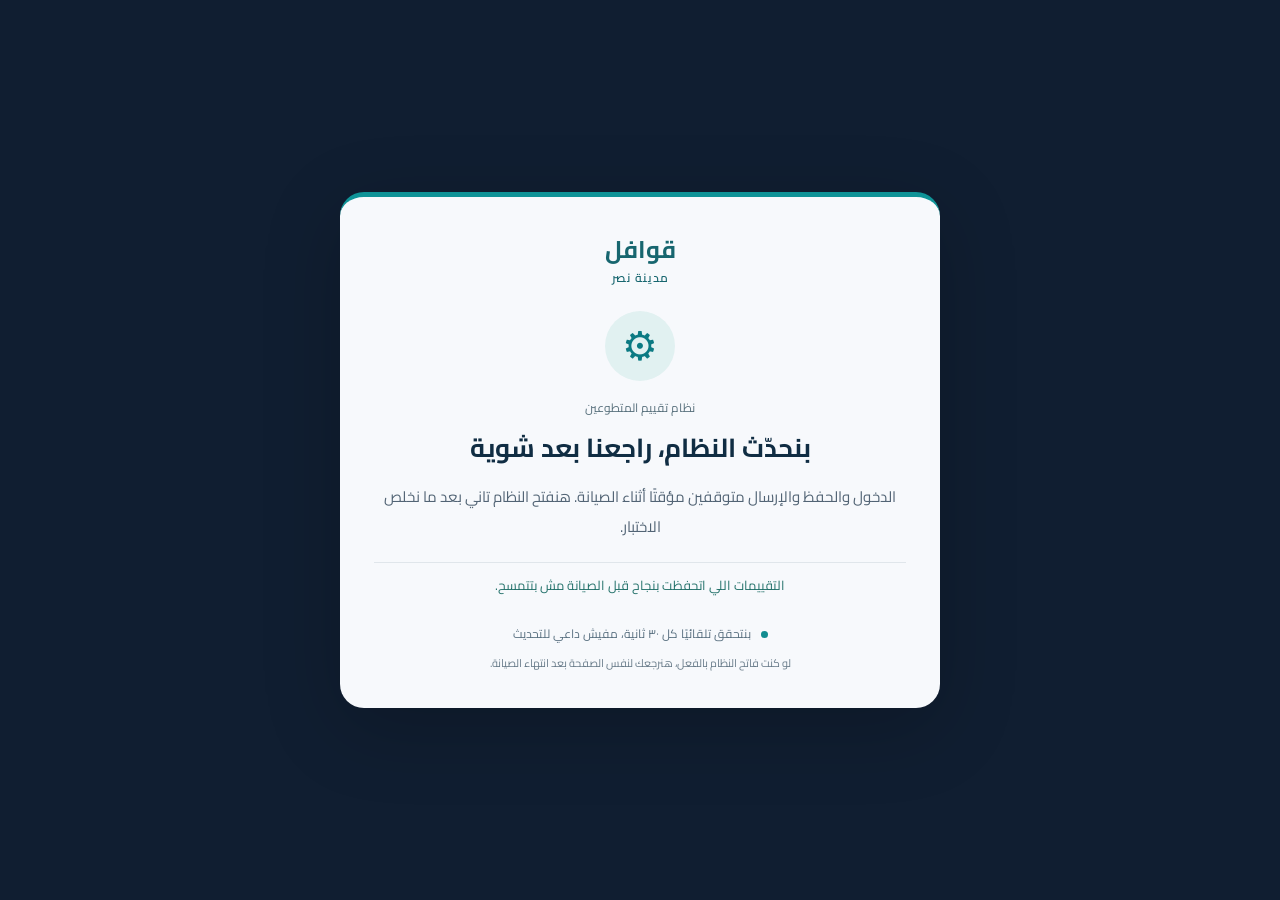
==== commit 11309105: "Qawafel HR approved maintenance screen and committee-isolated release" ====
--- a/index.html
+++ b/index.html
@@ -3,6 +3,6 @@
 window.addEventListener('error',function(e){var t=e.target;if(t&&(t.tagName==='SCRIPT'||t.tagName==='LINK'))r()},true);
 setTimeout(function(){var el=document.getElementById('root');if(el&&(!el.children.length||el.querySelector('.sp')))r()},8000);
 window.addEventListener('load',function(){setTimeout(function(){try{sessionStorage.removeItem('qhr_r')}catch(e){}},15000)})})();</script>
-<link rel="icon" href="data:image/svg+xml,%3Csvg xmlns=%27http://www.w3.org/2000/svg%27 viewBox=%270 0 64 64%27%3E%3Crect width=%2764%27 height=%2764%27 rx=%2714%27 fill=%27%230F8B8D%27/%3E%3Ctext x=%2732%27 y=%2743%27 font-size=%2728%27 font-weight=%27800%27 font-family=%27Arial,sans-serif%27 fill=%27white%27 text-anchor=%27middle%27%3EHR%3C/text%3E%3C/svg%3E"/><meta charset="utf-8"/><meta name="viewport" content="width=device-width,initial-scale=1"/><title>HR قوافل طبية، مدينة نصر</title><style>html,body{margin:0}.sp{color:#fff;text-align:center;box-sizing:border-box;background:radial-gradient(circle at 50% 40%,#183653,#0b1526 70%);flex-direction:column;justify-content:center;align-items:center;gap:18px;min-height:100vh;padding:24px;font-family:IBM Plex Sans Arabic,Cairo,system-ui,sans-serif;display:flex}.sp i{letter-spacing:1px;direction:ltr;background:#0f8b8d;border-radius:24px;place-items:center;width:84px;height:84px;font-size:40px;font-style:normal;font-weight:800;animation:.9s cubic-bezier(.2,.8,.2,1) both spin,2.4s ease-in-out .9s infinite spb;display:grid;box-shadow:0 10px 40px #00000059,inset 0 0 0 1px #ffffff1f}.sp b{opacity:0;font-size:19px;font-weight:700;animation:.6s .35s forwards spt}.sp u{opacity:0;background:#ffffff26;border-radius:3px;width:120px;height:3px;animation:.6s .6s forwards spt;display:block;overflow:hidden}.sp u:after{content:"";background:#5cc4c5;border-radius:3px;width:45%;height:100%;animation:1.2s ease-in-out infinite spsh;display:block}@keyframes spin{0%{opacity:0;transform:scale(.7)}to{opacity:1;transform:none}}@keyframes spb{50%{transform:scale(1.05)}}@keyframes spt{to{opacity:1}}@keyframes spsh{0%{transform:translate(-120%)}to{transform:translate(280%)}}@keyframes qf{0%{opacity:0}to{opacity:1}}.app{animation:.35s qf}@media (prefers-reduced-motion:reduce){.sp *{opacity:1!important;animation:none!important}}</style><meta name="theme-color" content="#0B1526"/><link rel="manifest" href="./manifest.webmanifest"/><link rel="apple-touch-icon" href="./icons/apple-touch-icon.png"/>  <script type="module" crossorigin src="./assets/index-Bow8GrKX.js"></script>
-  <link rel="stylesheet" crossorigin href="./assets/index-ZTmWPOZQ.css">
+<link rel="icon" href="data:image/svg+xml,%3Csvg xmlns=%27http://www.w3.org/2000/svg%27 viewBox=%270 0 64 64%27%3E%3Crect width=%2764%27 height=%2764%27 rx=%2714%27 fill=%27%230F8B8D%27/%3E%3Ctext x=%2732%27 y=%2743%27 font-size=%2728%27 font-weight=%27800%27 font-family=%27Arial,sans-serif%27 fill=%27white%27 text-anchor=%27middle%27%3EHR%3C/text%3E%3C/svg%3E"/><meta charset="utf-8"/><meta name="viewport" content="width=device-width,initial-scale=1"/><title>HR قوافل طبية، مدينة نصر</title><style>html,body{margin:0}.sp{color:#fff;text-align:center;box-sizing:border-box;background:radial-gradient(circle at 50% 40%,#183653,#0b1526 70%);flex-direction:column;justify-content:center;align-items:center;gap:18px;min-height:100vh;padding:24px;font-family:IBM Plex Sans Arabic,Cairo,system-ui,sans-serif;display:flex}.sp i{letter-spacing:1px;direction:ltr;background:#0f8b8d;border-radius:24px;place-items:center;width:84px;height:84px;font-size:40px;font-style:normal;font-weight:800;animation:.9s cubic-bezier(.2,.8,.2,1) both spin,2.4s ease-in-out .9s infinite spb;display:grid;box-shadow:0 10px 40px #00000059,inset 0 0 0 1px #ffffff1f}.sp b{opacity:0;font-size:19px;font-weight:700;animation:.6s .35s forwards spt}.sp u{opacity:0;background:#ffffff26;border-radius:3px;width:120px;height:3px;animation:.6s .6s forwards spt;display:block;overflow:hidden}.sp u:after{content:"";background:#5cc4c5;border-radius:3px;width:45%;height:100%;animation:1.2s ease-in-out infinite spsh;display:block}@keyframes spin{0%{opacity:0;transform:scale(.7)}to{opacity:1;transform:none}}@keyframes spb{50%{transform:scale(1.05)}}@keyframes spt{to{opacity:1}}@keyframes spsh{0%{transform:translate(-120%)}to{transform:translate(280%)}}@keyframes qf{0%{opacity:0}to{opacity:1}}.app{animation:.35s qf}@media (prefers-reduced-motion:reduce){.sp *{opacity:1!important;animation:none!important}}</style><meta name="theme-color" content="#0B1526"/><link rel="manifest" href="./manifest.webmanifest"/><link rel="apple-touch-icon" href="./icons/apple-touch-icon.png"/>  <script type="module" crossorigin src="./assets/index-BrltyxDU.js"></script>
+  <link rel="stylesheet" crossorigin href="./assets/index-Dv2ur4v4.css">
 </head><body><div id="root"><div class="sp"><i>HR</i><b>HR قوافل طبية، مدينة نصر</b><u></u></div></div></body></html>
--- a/assets/index-Dv2ur4v4.css
+++ b/assets/index-Dv2ur4v4.css
@@ -0,0 +1 @@
+@font-face{font-family:IBM Plex Sans Arabic;font-style:normal;font-display:swap;font-weight:400;src:url(./ibm-plex-sans-arabic-arabic-400-normal-CyU-ddYS.woff2)format("woff2"),url(./ibm-plex-sans-arabic-arabic-400-normal-EA1o-u_Q.woff)format("woff");unicode-range:U+6??,U+750-77F,U+870-88E,U+890-891,U+897-8E1,U+8E3-8FF,U+200C-200E,U+2010-2011,U+204F,U+2E41,U+FB50-FDFF,U+FE70-FE74,U+FE76-FEFC,U+102E0-102FB,U+10E60-10E7E,U+10EC2-10EC4,U+10EFC-10EFF,U+1EE00-1EE03,U+1EE05-1EE1F,U+1EE21-1EE22,U+1EE24,U+1EE27,U+1EE29-1EE32,U+1EE34-1EE37,U+1EE39,U+1EE3B,U+1EE42,U+1EE47,U+1EE49,U+1EE4B,U+1EE4D-1EE4F,U+1EE51-1EE52,U+1EE54,U+1EE57,U+1EE59,U+1EE5B,U+1EE5D,U+1EE5F,U+1EE61-1EE62,U+1EE64,U+1EE67-1EE6A,U+1EE6C-1EE72,U+1EE74-1EE77,U+1EE79-1EE7C,U+1EE7E,U+1EE80-1EE89,U+1EE8B-1EE9B,U+1EEA1-1EEA3,U+1EEA5-1EEA9,U+1EEAB-1EEBB,U+1EEF0-1EEF1}@font-face{font-family:IBM Plex Sans Arabic;font-style:normal;font-display:swap;font-weight:400;src:url([data-uri])format("woff2"),url([data-uri])format("woff");unicode-range:U+460-52F,U+1C80-1C8A,U+20B4,U+2DE0-2DFF,U+A640-A69F,U+FE2E-FE2F}@font-face{font-family:IBM Plex Sans Arabic;font-style:normal;font-display:swap;font-weight:400;src:url(./ibm-plex-sans-arabic-latin-ext-400-normal-BpLfq-63.woff2)format("woff2"),url(./ibm-plex-sans-arabic-latin-ext-400-normal-BeVLg08x.woff)format("woff");unicode-range:U+100-2BA,U+2BD-2C5,U+2C7-2CC,U+2CE-2D7,U+2DD-2FF,U+304,U+308,U+329,U+1D00-1DBF,U+1E00-1E9F,U+1EF2-1EFF,U+2020,U+20A0-20AB,U+20AD-20C0,U+2113,U+2C60-2C7F,U+A720-A7FF}@font-face{font-family:IBM Plex Sans Arabic;font-style:normal;font-display:swap;font-weight:400;src:url(./ibm-plex-sans-arabic-latin-400-normal-Bo5KPYvw.woff2)format("woff2"),url(./ibm-plex-sans-arabic-latin-400-normal-CFZh1unN.woff)format("woff");unicode-range:U+??,U+131,U+152-153,U+2BB-2BC,U+2C6,U+2DA,U+2DC,U+304,U+308,U+329,U+2000-206F,U+20AC,U+2122,U+2191,U+2193,U+2212,U+2215,U+FEFF,U+FFFD}@font-face{font-family:IBM Plex Sans Arabic;font-style:normal;font-display:swap;font-weight:600;src:url(./ibm-plex-sans-arabic-arabic-600-normal-0pRdybE_.woff2)format("woff2"),url(./ibm-plex-sans-arabic-arabic-600-normal-MJZ0liF5.woff)format("woff");unicode-range:U+6??,U+750-77F,U+870-88E,U+890-891,U+897-8E1,U+8E3-8FF,U+200C-200E,U+2010-2011,U+204F,U+2E41,U+FB50-FDFF,U+FE70-FE74,U+FE76-FEFC,U+102E0-102FB,U+10E60-10E7E,U+10EC2-10EC4,U+10EFC-10EFF,U+1EE00-1EE03,U+1EE05-1EE1F,U+1EE21-1EE22,U+1EE24,U+1EE27,U+1EE29-1EE32,U+1EE34-1EE37,U+1EE39,U+1EE3B,U+1EE42,U+1EE47,U+1EE49,U+1EE4B,U+1EE4D-1EE4F,U+1EE51-1EE52,U+1EE54,U+1EE57,U+1EE59,U+1EE5B,U+1EE5D,U+1EE5F,U+1EE61-1EE62,U+1EE64,U+1EE67-1EE6A,U+1EE6C-1EE72,U+1EE74-1EE77,U+1EE79-1EE7C,U+1EE7E,U+1EE80-1EE89,U+1EE8B-1EE9B,U+1EEA1-1EEA3,U+1EEA5-1EEA9,U+1EEAB-1EEBB,U+1EEF0-1EEF1}@font-face{font-family:IBM Plex Sans Arabic;font-style:normal;font-display:swap;font-weight:600;src:url([data-uri])format("woff2"),url([data-uri])format("woff");unicode-range:U+460-52F,U+1C80-1C8A,U+20B4,U+2DE0-2DFF,U+A640-A69F,U+FE2E-FE2F}@font-face{font-family:IBM Plex Sans Arabic;font-style:normal;font-display:swap;font-weight:600;src:url(./ibm-plex-sans-arabic-latin-ext-600-normal-DjDAeNQD.woff2)format("woff2"),url(./ibm-plex-sans-arabic-latin-ext-600-normal-DT29Q8HW.woff)format("woff");unicode-range:U+100-2BA,U+2BD-2C5,U+2C7-2CC,U+2CE-2D7,U+2DD-2FF,U+304,U+308,U+329,U+1D00-1DBF,U+1E00-1E9F,U+1EF2-1EFF,U+2020,U+20A0-20AB,U+20AD-20C0,U+2113,U+2C60-2C7F,U+A720-A7FF}@font-face{font-family:IBM Plex Sans Arabic;font-style:normal;font-display:swap;font-weight:600;src:url(./ibm-plex-sans-arabic-latin-600-normal-KrqB56Mw.woff2)format("woff2"),url(./ibm-plex-sans-arabic-latin-600-normal-Dk5eISD_.woff)format("woff");unicode-range:U+??,U+131,U+152-153,U+2BB-2BC,U+2C6,U+2DA,U+2DC,U+304,U+308,U+329,U+2000-206F,U+20AC,U+2122,U+2191,U+2193,U+2212,U+2215,U+FEFF,U+FFFD}@font-face{font-family:IBM Plex Sans Arabic;font-style:normal;font-display:swap;font-weight:700;src:url(./ibm-plex-sans-arabic-arabic-700-normal-DrtBj6UE.woff2)format("woff2"),url(./ibm-plex-sans-arabic-arabic-700-normal-9rXc6cUL.woff)format("woff");unicode-range:U+6??,U+750-77F,U+870-88E,U+890-891,U+897-8E1,U+8E3-8FF,U+200C-200E,U+2010-2011,U+204F,U+2E41,U+FB50-FDFF,U+FE70-FE74,U+FE76-FEFC,U+102E0-102FB,U+10E60-10E7E,U+10EC2-10EC4,U+10EFC-10EFF,U+1EE00-1EE03,U+1EE05-1EE1F,U+1EE21-1EE22,U+1EE24,U+1EE27,U+1EE29-1EE32,U+1EE34-1EE37,U+1EE39,U+1EE3B,U+1EE42,U+1EE47,U+1EE49,U+1EE4B,U+1EE4D-1EE4F,U+1EE51-1EE52,U+1EE54,U+1EE57,U+1EE59,U+1EE5B,U+1EE5D,U+1EE5F,U+1EE61-1EE62,U+1EE64,U+1EE67-1EE6A,U+1EE6C-1EE72,U+1EE74-1EE77,U+1EE79-1EE7C,U+1EE7E,U+1EE80-1EE89,U+1EE8B-1EE9B,U+1EEA1-1EEA3,U+1EEA5-1EEA9,U+1EEAB-1EEBB,U+1EEF0-1EEF1}@font-face{font-family:IBM Plex Sans Arabic;font-style:normal;font-display:swap;font-weight:700;src:url([data-uri])format("woff2"),url([data-uri])format("woff");unicode-range:U+460-52F,U+1C80-1C8A,U+20B4,U+2DE0-2DFF,U+A640-A69F,U+FE2E-FE2F}@font-face{font-family:IBM Plex Sans Arabic;font-style:normal;font-display:swap;font-weight:700;src:url(./ibm-plex-sans-arabic-latin-ext-700-normal-BSbyEp0V.woff2)format("woff2"),url(./ibm-plex-sans-arabic-latin-ext-700-normal-C7GcWn11.woff)format("woff");unicode-range:U+100-2BA,U+2BD-2C5,U+2C7-2CC,U+2CE-2D7,U+2DD-2FF,U+304,U+308,U+329,U+1D00-1DBF,U+1E00-1E9F,U+1EF2-1EFF,U+2020,U+20A0-20AB,U+20AD-20C0,U+2113,U+2C60-2C7F,U+A720-A7FF}@font-face{font-family:IBM Plex Sans Arabic;font-style:normal;font-display:swap;font-weight:700;src:url(./ibm-plex-sans-arabic-latin-700-normal-BzSf6GNr.woff2)format("woff2"),url(./ibm-plex-sans-arabic-latin-700-normal-Cl4F7CZR.woff)format("woff");unicode-range:U+??,U+131,U+152-153,U+2BB-2BC,U+2C6,U+2DA,U+2DC,U+304,U+308,U+329,U+2000-206F,U+20AC,U+2122,U+2191,U+2193,U+2212,U+2215,U+FEFF,U+FFFD}@font-face{font-family:Cairo;font-style:normal;font-display:swap;font-weight:400;src:url(./cairo-arabic-400-normal-DN15VWMM.woff2)format("woff2"),url(./cairo-arabic-400-normal-CAYwymWN.woff)format("woff");unicode-range:U+6??,U+750-77F,U+870-88E,U+890-891,U+897-8E1,U+8E3-8FF,U+200C-200E,U+2010-2011,U+204F,U+2E41,U+FB50-FDFF,U+FE70-FE74,U+FE76-FEFC,U+102E0-102FB,U+10E60-10E7E,U+10EC2-10EC4,U+10EFC-10EFF,U+1EE00-1EE03,U+1EE05-1EE1F,U+1EE21-1EE22,U+1EE24,U+1EE27,U+1EE29-1EE32,U+1EE34-1EE37,U+1EE39,U+1EE3B,U+1EE42,U+1EE47,U+1EE49,U+1EE4B,U+1EE4D-1EE4F,U+1EE51-1EE52,U+1EE54,U+1EE57,U+1EE59,U+1EE5B,U+1EE5D,U+1EE5F,U+1EE61-1EE62,U+1EE64,U+1EE67-1EE6A,U+1EE6C-1EE72,U+1EE74-1EE77,U+1EE79-1EE7C,U+1EE7E,U+1EE80-1EE89,U+1EE8B-1EE9B,U+1EEA1-1EEA3,U+1EEA5-1EEA9,U+1EEAB-1EEBB,U+1EEF0-1EEF1}@font-face{font-family:Cairo;font-style:normal;font-display:swap;font-weight:400;src:url(./cairo-latin-ext-400-normal-xCL67Y2R.woff2)format("woff2"),url(./cairo-latin-ext-400-normal-C_BIE9Qe.woff)format("woff");unicode-range:U+100-2BA,U+2BD-2C5,U+2C7-2CC,U+2CE-2D7,U+2DD-2FF,U+304,U+308,U+329,U+1D00-1DBF,U+1E00-1E9F,U+1EF2-1EFF,U+2020,U+20A0-20AB,U+20AD-20C0,U+2113,U+2C60-2C7F,U+A720-A7FF}@font-face{font-family:Cairo;font-style:normal;font-display:swap;font-weight:400;src:url(./cairo-latin-400-normal-Dh7otpdh.woff2)format("woff2"),url(./cairo-latin-400-normal-b1R3q6Pf.woff)format("woff");unicode-range:U+??,U+131,U+152-153,U+2BB-2BC,U+2C6,U+2DA,U+2DC,U+304,U+308,U+329,U+2000-206F,U+20AC,U+2122,U+2191,U+2193,U+2212,U+2215,U+FEFF,U+FFFD}@font-face{font-family:Cairo;font-style:normal;font-display:swap;font-weight:600;src:url(./cairo-arabic-600-normal-rkrvveqO.woff2)format("woff2"),url(./cairo-arabic-600-normal-B3EOalmC.woff)format("woff");unicode-range:U+6??,U+750-77F,U+870-88E,U+890-891,U+897-8E1,U+8E3-8FF,U+200C-200E,U+2010-2011,U+204F,U+2E41,U+FB50-FDFF,U+FE70-FE74,U+FE76-FEFC,U+102E0-102FB,U+10E60-10E7E,U+10EC2-10EC4,U+10EFC-10EFF,U+1EE00-1EE03,U+1EE05-1EE1F,U+1EE21-1EE22,U+1EE24,U+1EE27,U+1EE29-1EE32,U+1EE34-1EE37,U+1EE39,U+1EE3B,U+1EE42,U+1EE47,U+1EE49,U+1EE4B,U+1EE4D-1EE4F,U+1EE51-1EE52,U+1EE54,U+1EE57,U+1EE59,U+1EE5B,U+1EE5D,U+1EE5F,U+1EE61-1EE62,U+1EE64,U+1EE67-1EE6A,U+1EE6C-1EE72,U+1EE74-1EE77,U+1EE79-1EE7C,U+1EE7E,U+1EE80-1EE89,U+1EE8B-1EE9B,U+1EEA1-1EEA3,U+1EEA5-1EEA9,U+1EEAB-1EEBB,U+1EEF0-1EEF1}@font-face{font-family:Cairo;font-style:normal;font-display:swap;font-weight:600;src:url(./cairo-latin-ext-600-normal-DuRnqffh.woff2)format("woff2"),url(./cairo-latin-ext-600-normal-DAfLYaOC.woff)format("woff");unicode-range:U+100-2BA,U+2BD-2C5,U+2C7-2CC,U+2CE-2D7,U+2DD-2FF,U+304,U+308,U+329,U+1D00-1DBF,U+1E00-1E9F,U+1EF2-1EFF,U+2020,U+20A0-20AB,U+20AD-20C0,U+2113,U+2C60-2C7F,U+A720-A7FF}@font-face{font-family:Cairo;font-style:normal;font-display:swap;font-weight:600;src:url(./cairo-latin-600-normal-mGS0uvCM.woff2)format("woff2"),url(./cairo-latin-600-normal-buYOP1M3.woff)format("woff");unicode-range:U+??,U+131,U+152-153,U+2BB-2BC,U+2C6,U+2DA,U+2DC,U+304,U+308,U+329,U+2000-206F,U+20AC,U+2122,U+2191,U+2193,U+2212,U+2215,U+FEFF,U+FFFD}@font-face{font-family:Cairo;font-style:normal;font-display:swap;font-weight:700;src:url(./cairo-arabic-700-normal-D3nDedWX.woff2)format("woff2"),url(./cairo-arabic-700-normal-CyOqhaeK.woff)format("woff");unicode-range:U+6??,U+750-77F,U+870-88E,U+890-891,U+897-8E1,U+8E3-8FF,U+200C-200E,U+2010-2011,U+204F,U+2E41,U+FB50-FDFF,U+FE70-FE74,U+FE76-FEFC,U+102E0-102FB,U+10E60-10E7E,U+10EC2-10EC4,U+10EFC-10EFF,U+1EE00-1EE03,U+1EE05-1EE1F,U+1EE21-1EE22,U+1EE24,U+1EE27,U+1EE29-1EE32,U+1EE34-1EE37,U+1EE39,U+1EE3B,U+1EE42,U+1EE47,U+1EE49,U+1EE4B,U+1EE4D-1EE4F,U+1EE51-1EE52,U+1EE54,U+1EE57,U+1EE59,U+1EE5B,U+1EE5D,U+1EE5F,U+1EE61-1EE62,U+1EE64,U+1EE67-1EE6A,U+1EE6C-1EE72,U+1EE74-1EE77,U+1EE79-1EE7C,U+1EE7E,U+1EE80-1EE89,U+1EE8B-1EE9B,U+1EEA1-1EEA3,U+1EEA5-1EEA9,U+1EEAB-1EEBB,U+1EEF0-1EEF1}@font-face{font-family:Cairo;font-style:normal;font-display:swap;font-weight:700;src:url(./cairo-latin-ext-700-normal-Cscux539.woff2)format("woff2"),url(./cairo-latin-ext-700-normal-htXca11Z.woff)format("woff");unicode-range:U+100-2BA,U+2BD-2C5,U+2C7-2CC,U+2CE-2D7,U+2DD-2FF,U+304,U+308,U+329,U+1D00-1DBF,U+1E00-1E9F,U+1EF2-1EFF,U+2020,U+20A0-20AB,U+20AD-20C0,U+2113,U+2C60-2C7F,U+A720-A7FF}@font-face{font-family:Cairo;font-style:normal;font-display:swap;font-weight:700;src:url(./cairo-latin-700-normal-C3GYtKbV.woff2)format("woff2"),url(./cairo-latin-700-normal-6fcUy4Rc.woff)format("woff");unicode-range:U+??,U+131,U+152-153,U+2BB-2BC,U+2C6,U+2DA,U+2DC,U+304,U+308,U+329,U+2000-206F,U+20AC,U+2122,U+2191,U+2193,U+2212,U+2215,U+FEFF,U+FFFD}@font-face{font-family:Tajawal;font-style:normal;font-display:swap;font-weight:400;src:url(./tajawal-arabic-400-normal-CyCXRvzh.woff2)format("woff2"),url(./tajawal-arabic-400-normal-DCQxawbB.woff)format("woff");unicode-range:U+6??,U+750-77F,U+870-88E,U+890-891,U+897-8E1,U+8E3-8FF,U+200C-200E,U+2010-2011,U+204F,U+2E41,U+FB50-FDFF,U+FE70-FE74,U+FE76-FEFC,U+102E0-102FB,U+10E60-10E7E,U+10EC2-10EC4,U+10EFC-10EFF,U+1EE00-1EE03,U+1EE05-1EE1F,U+1EE21-1EE22,U+1EE24,U+1EE27,U+1EE29-1EE32,U+1EE34-1EE37,U+1EE39,U+1EE3B,U+1EE42,U+1EE47,U+1EE49,U+1EE4B,U+1EE4D-1EE4F,U+1EE51-1EE52,U+1EE54,U+1EE57,U+1EE59,U+1EE5B,U+1EE5D,U+1EE5F,U+1EE61-1EE62,U+1EE64,U+1EE67-1EE6A,U+1EE6C-1EE72,U+1EE74-1EE77,U+1EE79-1EE7C,U+1EE7E,U+1EE80-1EE89,U+1EE8B-1EE9B,U+1EEA1-1EEA3,U+1EEA5-1EEA9,U+1EEAB-1EEBB,U+1EEF0-1EEF1}@font-face{font-family:Tajawal;font-style:normal;font-display:swap;font-weight:400;src:url(./tajawal-latin-400-normal-BVNSOH3d.woff2)format("woff2"),url(./tajawal-latin-400-normal-BdYcZznU.woff)format("woff");unicode-range:U+??,U+131,U+152-153,U+2BB-2BC,U+2C6,U+2DA,U+2DC,U+304,U+308,U+329,U+2000-206F,U+20AC,U+2122,U+2191,U+2193,U+2212,U+2215,U+FEFF,U+FFFD}@font-face{font-family:Tajawal;font-style:normal;font-display:swap;font-weight:500;src:url(./tajawal-arabic-500-normal-BZ8ojJNu.woff2)format("woff2"),url(./tajawal-arabic-500-normal-CbVEaYEW.woff)format("woff");unicode-range:U+6??,U+750-77F,U+870-88E,U+890-891,U+897-8E1,U+8E3-8FF,U+200C-200E,U+2010-2011,U+204F,U+2E41,U+FB50-FDFF,U+FE70-FE74,U+FE76-FEFC,U+102E0-102FB,U+10E60-10E7E,U+10EC2-10EC4,U+10EFC-10EFF,U+1EE00-1EE03,U+1EE05-1EE1F,U+1EE21-1EE22,U+1EE24,U+1EE27,U+1EE29-1EE32,U+1EE34-1EE37,U+1EE39,U+1EE3B,U+1EE42,U+1EE47,U+1EE49,U+1EE4B,U+1EE4D-1EE4F,U+1EE51-1EE52,U+1EE54,U+1EE57,U+1EE59,U+1EE5B,U+1EE5D,U+1EE5F,U+1EE61-1EE62,U+1EE64,U+1EE67-1EE6A,U+1EE6C-1EE72,U+1EE74-1EE77,U+1EE79-1EE7C,U+1EE7E,U+1EE80-1EE89,U+1EE8B-1EE9B,U+1EEA1-1EEA3,U+1EEA5-1EEA9,U+1EEAB-1EEBB,U+1EEF0-1EEF1}@font-face{font-family:Tajawal;font-style:normal;font-display:swap;font-weight:500;src:url(./tajawal-latin-500-normal-CoYeBiSI.woff2)format("woff2"),url(./tajawal-latin-500-normal-DU9v6xgj.woff)format("woff");unicode-range:U+??,U+131,U+152-153,U+2BB-2BC,U+2C6,U+2DA,U+2DC,U+304,U+308,U+329,U+2000-206F,U+20AC,U+2122,U+2191,U+2193,U+2212,U+2215,U+FEFF,U+FFFD}@font-face{font-family:Tajawal;font-style:normal;font-display:swap;font-weight:700;src:url(./tajawal-arabic-700-normal-D2-eand5.woff2)format("woff2"),url(./tajawal-arabic-700-normal-9L7Zusdl.woff)format("woff");unicode-range:U+6??,U+750-77F,U+870-88E,U+890-891,U+897-8E1,U+8E3-8FF,U+200C-200E,U+2010-2011,U+204F,U+2E41,U+FB50-FDFF,U+FE70-FE74,U+FE76-FEFC,U+102E0-102FB,U+10E60-10E7E,U+10EC2-10EC4,U+10EFC-10EFF,U+1EE00-1EE03,U+1EE05-1EE1F,U+1EE21-1EE22,U+1EE24,U+1EE27,U+1EE29-1EE32,U+1EE34-1EE37,U+1EE39,U+1EE3B,U+1EE42,U+1EE47,U+1EE49,U+1EE4B,U+1EE4D-1EE4F,U+1EE51-1EE52,U+1EE54,U+1EE57,U+1EE59,U+1EE5B,U+1EE5D,U+1EE5F,U+1EE61-1EE62,U+1EE64,U+1EE67-1EE6A,U+1EE6C-1EE72,U+1EE74-1EE77,U+1EE79-1EE7C,U+1EE7E,U+1EE80-1EE89,U+1EE8B-1EE9B,U+1EEA1-1EEA3,U+1EEA5-1EEA9,U+1EEAB-1EEBB,U+1EEF0-1EEF1}@font-face{font-family:Tajawal;font-style:normal;font-display:swap;font-weight:700;src:url(./tajawal-latin-700-normal-BypgxfGb.woff2)format("woff2"),url(./tajawal-latin-700-normal-CV3bxpHe.woff)format("woff");unicode-range:U+??,U+131,U+152-153,U+2BB-2BC,U+2C6,U+2DA,U+2DC,U+304,U+308,U+329,U+2000-206F,U+20AC,U+2122,U+2191,U+2193,U+2212,U+2215,U+FEFF,U+FFFD}:root{--card:#f7f9fc;--navy:#101d33;--blue:#0f8b8d;--sky:#8cc9a8;--bg:#e9eef4;--line:#d7dfea;--txt:#172033;--mut:#64748b}*{box-sizing:border-box}body{background:var(--bg);color:var(--txt);margin:0;font-family:IBM Plex Sans Arabic,Cairo,sans-serif}button,input,select,textarea{font-family:inherit;font-size:16px}h1{color:var(--navy);margin:0 0 4px;font-size:22px}.sub{color:var(--mut);margin-bottom:20px}.banner{color:#7a5b00;background:#fff7e0;border:1px solid #f0dca0;border-radius:10px;margin-bottom:18px;padding:8px 14px;font-size:14px}.grid{gap:14px;display:grid}.kpis{grid-template-columns:repeat(2,minmax(0,1fr));margin-bottom:16px}.card{background:var(--card);border:1px solid var(--line);border-radius:12px;padding:18px;box-shadow:0 1px 3px #12345a0d}.kpi .l{color:var(--mut);font-size:14px}.kpi .v{color:var(--navy);font-size:30px;font-weight:700}.kpi .s{color:var(--blue);font-size:13px}.two,.evalgrid{grid-template-columns:minmax(0,1fr)}.card h3{color:var(--navy);margin:0 0 12px;font-size:17px}table{border-collapse:collapse;width:100%}th{text-align:right;color:var(--mut);border-bottom:1px solid var(--line);padding:8px;font-size:13px;font-weight:600}td{border-bottom:1px solid #edf1f6;padding:10px 8px}.tw{overflow-x:auto}.pill{color:#fff;white-space:nowrap;border-radius:99px;padding:2px 10px;font-size:13px;font-weight:600;display:inline-block}.btn{background:var(--blue);color:#fff;cursor:pointer;border:0;border-radius:12px;min-height:46px;padding:10px 18px;font-weight:700}.btn:hover{background:#0c7a7c}.btn.sec{background:var(--card);color:var(--navy);border:1px solid var(--line)}.row{flex-wrap:wrap;align-items:center;gap:10px;margin-bottom:14px;display:flex}input,select,textarea{border:1px solid var(--line);background:var(--card);border-radius:12px;min-width:0;min-height:46px;padding:9px 12px}.crit{border-bottom:1px solid #edf1f6;padding:12px 0}.crit b{margin-bottom:8px;display:block}.opts{grid-template-columns:repeat(3,minmax(0,1fr));gap:8px;display:grid}.opt{border:1.5px solid var(--line);background:var(--card);cursor:pointer;min-height:46px;color:var(--txt);border-radius:12px;padding:6px 8px;font-weight:600}.big{font-size:44px;font-weight:700}.toast{color:#1d6b3a;background:#e6f6ef;border:1px solid #b6e2c4;border-radius:10px;margin-bottom:12px;padding:10px 14px}.bar{background:#e1e8f0;border-radius:9px;height:8px;overflow:hidden}.bar i{height:100%;display:block}.top{display:none}.main a:not(.btn):not(.pill){color:var(--navy);text-decoration:none}input[type=color]{width:44px;height:36px;padding:2px}input[type=checkbox]{width:18px;height:18px}.app{min-height:100vh}.main{padding:14px 12px calc(84px + env(safe-area-inset-bottom));width:100%;min-width:0}.side{z-index:20;background:var(--navy);padding:6px 6px calc(6px + env(safe-area-inset-bottom));gap:2px;display:flex;position:fixed;bottom:0;left:0;right:0;overflow-x:auto;box-shadow:0 -2px 12px #0000002e}.side .brand,.side .who{display:none}.side a{color:#c9d3e3;white-space:nowrap;border-radius:10px;flex-direction:column;flex:1 0 auto;align-items:center;gap:2px;min-width:64px;padding:6px 8px;font-size:11.5px;font-weight:600;text-decoration:none;display:flex}.side a i{font-size:20px;font-style:normal;line-height:1.1}.side a.active{background:var(--blue);color:#fff}.topbar{background:var(--navy);color:#fff;justify-content:space-between;align-items:center;margin:-14px -12px 14px;padding:10px 14px;font-weight:700;display:flex}.topbar small{color:#94a8c1;font-size:12px;font-weight:500}.topbar a{font-size:13px;font-weight:600;color:#c9d3e3!important}.brand{align-items:center;gap:10px;font-size:22px;font-weight:700;display:flex}.logo{background:var(--blue);border-radius:10px;place-items:center;width:36px;height:36px;font-size:18px;display:grid}.row>select,.row>input:not([type=checkbox]):not([type=color]){flex:100%}.card{padding:14px}.rt thead{display:none}.rt,.rt tbody{display:block}.rt tr{border-bottom:1px solid var(--line);grid-template-columns:1fr 1fr;gap:4px 10px;padding:12px 4px;display:grid}.rt td{border:0;flex-direction:column;padding:0;font-size:14px;display:flex}.rt td:before{content:attr(data-l);color:var(--mut);font-size:11.5px}.rt td.full{grid-column:1/-1}.rt td.full:before{display:none}.evalgrid .res{bottom:calc(70px + env(safe-area-inset-bottom));z-index:10;text-align:right;grid-template-columns:auto 1fr;align-items:center;gap:6px 12px;padding:10px 12px;display:grid;position:sticky;box-shadow:0 -4px 16px #0000001f}.res h3,.res .res-x{display:none}.res .big{font-size:30px}.res .res-s{flex-direction:column;align-items:center;gap:2px;display:flex}.res .res-b{grid-template-columns:1fr 1fr;gap:8px;display:grid}.res .res-b .btn{padding:8px 6px}.res .res-n{grid-column:1/-1}.pager{gap:8px;margin-bottom:12px;display:flex}.pager .btn{flex:1}@media (width>=861px){.app{display:flex}.main{flex:1;padding:24px 28px}.side{width:240px;height:100vh;box-shadow:none;flex-direction:column;flex-shrink:0;gap:0;padding:20px 14px;position:sticky;top:0;overflow:visible}.side .brand,.side .who{display:flex}.side .who{display:block}.side a{flex-direction:row;flex:none;gap:10px;min-width:0;margin-bottom:4px;padding:11px 14px;font-size:15px}.side a i{font-size:16px}.side .brand{padding:6px 10px 18px}.topbar{display:none}h1{font-size:26px}.kpis{grid-template-columns:repeat(auto-fit,minmax(200px,1fr))}.two{grid-template-columns:minmax(0,1.4fr) minmax(0,1fr)}.evalgrid{grid-template-columns:minmax(0,1.6fr) minmax(0,1fr)}.opts{flex-wrap:wrap;display:flex}.opt{padding:6px 12px}.row>select,.row>input:not([type=checkbox]):not([type=color]){flex:0 auto}.card{padding:18px}.rt thead{display:table-header-group}.rt{display:table}.rt tbody{display:table-row-group}.rt tr{padding:0;display:table-row}.rt td{border-bottom:1px solid #edf1f6;padding:10px 8px;font-size:15px;display:table-cell}.rt td:before{display:none}.evalgrid .res{text-align:center;box-shadow:none;padding:18px;display:block;position:sticky;top:16px;bottom:auto}.res h3,.res .res-x{display:block}.res .big{font-size:44px}.res .res-s{display:block}.res .res-b{grid-template-columns:1fr;display:grid}.pager{display:none}}.res .res-n{margin-top:0}@media (width>=861px){.res .res-n{margin-top:10px}}.card+.card,.kgrid+.card,.hero+.kgrid{margin-top:12px}.hero{background:linear-gradient(135deg,#e3f1f2,var(--card))}.hero h1{font-size:24px}.kgrid{grid-template-columns:repeat(2,minmax(0,1fr));gap:10px;display:grid}.kc{border-radius:16px;flex-direction:column;gap:2px;min-height:112px;padding:12px;display:flex;position:relative}.kc .ki{width:32px;height:32px;color:var(--navy);background:#ffffffb3;border-radius:10px;place-items:center;margin-bottom:4px;display:grid}.kl{color:#64748b;font-size:12.5px}.kv{color:var(--navy);font-size:26px;font-weight:700;line-height:1.25}.ks{color:#64748b;font-size:12px}.p-green{background:#e3f1f2}.p-mint{background:#ddf3f0}.p-amber{background:#fff3dc}.p-rose{background:#fde8e6}.p-blue{background:#e6effb}.p-lav{background:#eee9fb}.donut{flex-wrap:wrap;justify-content:center;align-items:center;gap:14px;display:flex}.dch{flex:none;width:150px;height:150px;position:relative}.dc{pointer-events:none;flex-direction:column;justify-content:center;align-items:center;display:flex;position:absolute;inset:0}.dc b{color:var(--navy);font-size:24px}.dc span{color:var(--mut);font-size:12px}.leg{flex:140px;gap:8px;display:grid}.leg div{background:#f1f5f9;border-radius:10px;align-items:center;gap:8px;padding:8px 10px;font-size:14px;display:flex}.leg i{border-radius:50%;width:10px;height:10px}.leg b{margin-inline-start:auto}.li{color:inherit;border-bottom:1px solid #edf1f6;align-items:center;gap:10px;padding:10px 0;text-decoration:none;display:flex}.li:last-child{border:0}.lt{flex-direction:column;flex:1;gap:4px;min-width:0;display:flex}.lt b{text-overflow:ellipsis;overflow:hidden}.lv{color:var(--navy);font-size:17px}.rk{width:28px;height:28px;color:var(--navy);background:#edf1f6;border-radius:9px;flex:none;place-items:center;font-size:14px;font-weight:700;display:grid}.rk.r1{background:#ffe9a8}.rk.r2{background:#e4e9ee}.rk.r3{background:#f6d3b5}.stars{gap:14px;display:grid}.sbig{text-align:center;background:#fff8e6;border-radius:14px;padding:12px}.sbig b{color:var(--navy);font-size:38px}.sbig span{color:var(--mut);margin-inline-start:6px}.st{letter-spacing:3px;font-size:24px}.sbars{gap:8px;display:grid}.sb{grid-template-columns:70px 1fr 28px;align-items:center;gap:8px;font-size:13px;display:grid}.sb b{text-align:start}.main a.li{color:inherit}@media (width>=861px){.kgrid{grid-template-columns:repeat(4,minmax(0,1fr))}.card+.card{margin-top:0}.stars{grid-template-columns:200px 1fr}}.side .brand{color:#fff}.ev{gap:8px}.ev>select,.ev>input{flex:calc(50% - 4px)!important}.evsub{display:none}.ev .cnt{flex:40%}.res .res-n{min-height:40px;padding:6px}.evalgrid .res{padding:8px 10px}@media (width>=861px){.evsub{display:block}.ev>select,.ev>input{flex:0 auto!important}}.rt td.hm{display:none}@media (width>=861px){.rt td.hm{display:table-cell}}.pc{border:1px solid var(--line);cursor:pointer;min-height:44px;color:var(--navy);background:#f1f5f9;border-radius:12px;align-items:center;gap:8px;padding:8px 12px;display:flex}.pc b{font-size:18px}.pc span{color:var(--mut);font-size:12px}.pc i{color:var(--blue);margin-inline-start:auto;font-style:normal}.pc.on{border-color:var(--blue);background:#ddeff0}.rt tr.xr{background:#f1f5f9;border-radius:12px;padding:0;display:block}.det{padding:12px}.dr{border-bottom:1px solid #e4eaf1;grid-template-columns:1fr auto 44px;align-items:center;gap:8px;padding:7px 0;font-size:14px;display:grid}.dr:last-of-type{border:0}.dr b{text-align:end}@media (width>=861px){.rt tr.xr{display:table-row}.rt tr.xr td{display:table-cell}.det{max-width:560px}}.pf-h{align-items:center;gap:12px;margin-bottom:12px;display:flex}.pf-av{color:#fff;background:#0f8b8d;border-radius:50%;flex:none;justify-content:center;align-items:center;width:52px;height:52px;font-size:24px;font-weight:700;display:flex}.pf-g{grid-template-columns:1fr 1fr;gap:10px;display:grid}.pf-i{flex-direction:column;gap:4px;display:flex}.pf-i>span{color:#64748b;font-size:12px}.pf-m{border-top:1px solid var(--line);padding:10px 0}.pf-mh{justify-content:space-between;align-items:center;margin-bottom:8px;display:flex}.logout{background:var(--card);color:#101d33;font:inherit;cursor:pointer;white-space:nowrap;border:0;border-radius:10px;padding:8px 14px;font-size:14px;font-weight:700}.side .logout{width:100%;margin-top:12px;padding:11px;display:block}@media (width>=861px){.side{overflow-y:auto}.topbar{border-radius:0 0 12px 12px;margin:-14px -12px 14px;display:flex}}.logo{letter-spacing:.3px;color:#fff;direction:ltr;flex-shrink:0;font-family:Cairo,system-ui,sans-serif;font-size:15px;font-weight:800}html,body{overflow-x:hidden}.pj{box-sizing:border-box;background:radial-gradient(circle at 80% -10%,#17496a 0,#0000 50%),linear-gradient(165deg,#0b1526,#101d33 55%,#183653);min-height:100dvh;padding:28px 14px 36px;overflow-x:hidden}.pjw{max-width:520px;margin:0 auto}.pjh{text-align:center;color:#fff;margin-bottom:20px}.pjl{direction:ltr;background:#0f8b8d;border-radius:18px;place-items:center;width:64px;height:64px;margin-bottom:12px;font-size:28px;font-weight:800;display:inline-grid;box-shadow:0 10px 30px #0006,inset 0 0 0 1px #ffffff26}.pjh h1{color:#fff;margin:0 0 8px;font-size:24px}.pjh p{color:#d6e4eb;margin:0;font-size:14px;line-height:1.7}.pjc{background:var(--card);box-sizing:border-box;border-radius:20px;padding:20px 16px 18px;box-shadow:0 20px 50px #0007}.pjc label>div{color:#101d33;font-size:13px;margin-bottom:6px!important}.pjc input:not([type=checkbox]),.pjc select{box-sizing:border-box;width:100%;height:46px;font:inherit;color:#10241c;background:#f1f5f9;border:1.5px solid #d6e4eb;border-radius:12px;padding:0 12px;font-size:16px}.pjc input[type=checkbox]{flex:none;width:18px;height:18px;min-height:0;padding:0}.pjc input:focus,.pjc select:focus{background:var(--card);border-color:#0f8b8d;outline:none;box-shadow:0 0 0 3px #0f8b8d33}.pjc .btn{color:#fff;background:linear-gradient(135deg,#0f8b8d,#183653);border:0;border-radius:14px;height:50px;margin-top:6px;font-size:17px;font-weight:700}.pj .toast{border-radius:14px;margin:0 0 12px}.pjf{text-align:center;color:#d6e4eb;flex-wrap:wrap;justify-content:center;align-items:center;gap:8px;margin-top:22px;font-size:14px;display:flex}.pjf b{letter-spacing:.2px;font-weight:700}.pjd{background:#5cc4c5;border-radius:50%;width:7px;height:7px;box-shadow:0 0 0 3px #5cc4c533}.pjt{text-align:center;color:#5cc4c5;flex-basis:100%;margin-top:2px;font-size:15px;font-weight:700}.kc,.kc.p-green{background:var(--card);border:1px solid var(--line);border-radius:12px;gap:0;min-height:0;padding:10px 12px;box-shadow:0 1px 2px #101d330a}.kc .ki{width:26px;height:26px;color:var(--blue);background:#e2f1f1;border-radius:8px;margin-bottom:6px}.kc .kl{font-size:12px}.kc .kv{color:var(--blue);font-size:24px}.kc .ks{font-size:11.5px}.sumc{padding:12px 14px}.sumc h3{margin:0 0 6px;font-size:15px}.sr{border-top:1px solid var(--line);justify-content:space-between;align-items:baseline;gap:10px;padding:9px 0;font-size:13.5px;display:flex}.sr:first-of-type{border-top:0}.sr span{color:var(--mut)}.sr b{color:var(--navy);text-align:left}.sr small{color:var(--mut);font-weight:400}button.sr{border:0;border-top:1px solid var(--line);width:100%;font:inherit;color:inherit;cursor:pointer;text-align:right;background:0 0;align-items:center;min-height:48px}.sumc .sr:first-of-type{border-top:0}button.sr i{color:var(--blue);flex:none;font-size:12px;font-style:normal}button.sr b{margin-inline-start:auto}button.sr.on span{color:var(--navy);font-weight:600}.ddw{background:var(--bg);border-radius:10px;margin:0 0 8px;padding:8px 12px}.ddr{padding:7px 0}.ddn{justify-content:space-between;gap:8px;font-size:13px;display:flex}.ddn span{color:var(--mut)}.ddr .bar{margin-top:4px}.ddx{color:var(--mut);padding:4px 0;font-size:11.5px}:root{--navy:#101d33;--deep:#183653;--teal:#0f8b8d;--blue:#0f8b8d;--bg:#e9eef4;--card:#f7f9fc;--line:#d7dfea;--txt:#172033;--mut:#64748b;--ok:#16a36a;--warn:#d99a27;--bad:#dc5555;--info:#477ce0;--r:12px}body{font-size:14px;line-height:1.55}h1{margin:2px 0 4px;font-size:19px;font-weight:700}h3{margin:0 0 10px;font-size:14.5px;font-weight:600}.sub{color:var(--mut);font-size:12.5px}.card{border-radius:var(--r);padding:14px}.btn{background:var(--teal);border-radius:10px;min-height:42px;font-size:14px;font-weight:600}.btn.sec{background:var(--card);color:var(--navy)}input,select,textarea{border-radius:10px;min-height:44px;padding:8px 12px;font-size:14px}@supports (-webkit-touch-callout:none){input,select,textarea{font-size:16px}}.pill{padding:2px 9px;font-size:11.5px;font-weight:600}a{color:var(--teal)}.sh{background:var(--bg);min-height:100dvh;animation:.3s qf;display:flex}.sh-side{display:none}.sh-main{flex-direction:column;flex:1;min-width:0;display:flex}.sh-top{z-index:30;background:var(--navy);color:#fff;justify-content:space-between;align-items:center;gap:8px;min-height:52px;padding:8px 12px;display:flex;position:sticky;top:0}.sh-crumb{align-items:center;gap:10px;min-width:0;display:flex}.sh-crumb small{color:#94a8c1;font-size:11.5px;display:none}.sh-crumb h2{white-space:nowrap;text-overflow:ellipsis;margin:0;font-size:15px;font-weight:600;overflow:hidden}.sh-logo{background:var(--teal);color:#fff;letter-spacing:.3px;direction:ltr;border-radius:9px;flex:none;place-items:center;width:30px;height:30px;font:800 12px/1 Cairo,system-ui;display:grid}.sh-tools{align-items:center;gap:6px;display:flex}.sh-search,.sh-period{display:none}.sh-ib{color:#fff;cursor:pointer;background:#ffffff14;border:0;border-radius:10px;place-items:center;width:38px;height:38px;display:grid;position:relative}.sh-ib em{background:var(--bad);color:#fff;text-align:center;border-radius:8px;min-width:16px;height:16px;padding:0 3px;font:700 10px/16px inherit;position:absolute;top:2px;left:2px}.sh-content{padding:12px 12px calc(76px + env(safe-area-inset-bottom));width:100%;max-width:1200px;margin:0 auto}.sh-bot{z-index:40;background:var(--navy);padding:6px 4px calc(6px + env(safe-area-inset-bottom));border-top:1px solid #ffffff0f;justify-content:space-around;display:flex;position:fixed;bottom:0;left:0;right:0}.sh-b{color:#94a8c1;font:inherit;cursor:pointer;background:0 0;border:0;border-radius:10px;flex-direction:column;flex:1;align-items:center;gap:2px;min-width:0;padding:5px 2px;font-size:10.5px;font-weight:500;text-decoration:none;display:flex}.sh-b.on{color:#fff;background:var(--teal)}.sh-b span{white-space:nowrap}.sh-sheet{z-index:50;background:#0b152680;align-items:flex-end;display:flex;position:fixed;inset:0}.sh-sh{background:var(--card);width:100%;padding:14px 14px calc(18px + env(safe-area-inset-bottom));border-radius:18px 18px 0 0;max-height:80vh;overflow:auto}.sh-sh-h{justify-content:space-between;align-items:center;margin-bottom:8px;display:flex}.sh-sh-h .sh-ib{background:var(--bg);color:var(--navy)}.sh-sh-g{grid-template-columns:1fr 1fr;gap:8px;margin-bottom:12px;display:grid}.sh-t{background:var(--bg);color:var(--navy);border-radius:10px;align-items:center;gap:8px;padding:12px;font-size:13.5px;font-weight:500;text-decoration:none;display:flex}.sh-t.on{background:var(--teal);color:#fff}.sh-who{color:var(--mut);flex-direction:column;font-size:12px;display:flex}.sh-who b{color:var(--navy);font-size:13px}.m-only{display:grid}.evalgrid .res{bottom:calc(66px + env(safe-area-inset-bottom))}.kgrid{gap:8px}.kc,.kc.p-green{background:var(--card);border:1px solid var(--line);border-radius:12px;gap:0;min-height:0;padding:10px 12px}@media (width>=861px){.sh-side{background:var(--navy);color:#fff;flex-direction:column;flex:none;gap:10px;width:232px;height:100vh;padding:14px 10px;transition:width .2s;display:flex;position:sticky;top:0}.sh.coll .sh-side{width:64px}.sh-brand{border-bottom:1px solid #ffffff14;align-items:center;gap:10px;padding:4px 6px 10px;display:flex}.sh-brand b{font-size:13.5px;font-weight:600;line-height:1.3}.sh-nav{flex-direction:column;flex:1;gap:12px;display:flex;overflow:auto}.sh-g{flex-direction:column;gap:2px;display:flex}.sh-g small{color:#7c90ab;letter-spacing:.2px;padding:2px 10px;font-size:11px}.sh-l{color:#c7d3e4;border-radius:9px;align-items:center;gap:10px;padding:9px 10px;font-size:13.5px;text-decoration:none;display:flex}.sh-l:hover{background:#ffffff0f}.sh-l.on{background:var(--teal);color:#fff}.sh-foot{border-top:1px solid #ffffff14;flex-direction:column;gap:8px;padding-top:10px;display:flex}.sh-side .sh-who{color:#94a8c1}.sh-side .sh-who b{color:#fff}.sh-btn{color:#fff;font:inherit;cursor:pointer;background:#ffffff14;border:0;border-radius:9px;align-items:center;gap:8px;padding:9px 10px;font-size:13px;display:flex}.sh-btn.ghost{color:#94a8c1;background:0 0}.sh.coll .sh-brand b,.sh.coll .sh-g small,.sh.coll .sh-l span,.sh.coll .sh-btn span,.sh.coll .sh-side .sh-who{display:none}.sh.coll .sh-l,.sh.coll .sh-btn{justify-content:center}.sh-top{background:var(--card);color:var(--txt);border-bottom:1px solid var(--line);padding:8px 24px}.sh-logo.m,.sh-bot,.m-only{display:none}.sh-crumb small{color:var(--mut);display:block}.sh-crumb h2{color:var(--navy);font-size:17px}.sh-search{background:var(--bg);border:1px solid var(--line);color:var(--mut);border-radius:10px;align-items:center;gap:8px;width:300px;padding:0 10px;display:flex;position:relative}.sh-search input{background:0 0;border:0;flex:1;min-height:38px;padding:0}.sh-hits{background:var(--card);border:1px solid var(--line);z-index:60;border-radius:10px;position:absolute;top:44px;left:0;right:0;overflow:hidden;box-shadow:0 8px 24px #101d331f}.sh-hit{width:100%;font:inherit;text-align:right;cursor:pointer;color:var(--txt);background:0 0;border:0;justify-content:space-between;padding:10px 12px;font-size:13px;display:flex}.sh-hit:hover{background:var(--bg)}.sh-hit span,.sh-hit.mut{color:var(--mut)}.sh-period{background:var(--bg);border:1px solid var(--line);color:var(--navy);border-radius:999px;align-items:center;padding:6px 12px;font-size:12.5px;font-weight:600;display:inline-flex}.sh-ib{background:var(--bg);color:var(--navy)}.sh-content{padding:20px 24px 32px}h1{font-size:21px}}.pendnote{color:#0b6b6d;background:#e0f1f1;border:1px solid #bfe0e0;border-radius:10px;align-items:center;gap:8px;margin:6px 0 8px;padding:9px 12px;font-size:13px;font-weight:600;text-decoration:none;display:flex}.pendnote span{flex:1}.tabs{gap:6px;margin:4px 0 10px;display:flex;overflow-x:auto}.tabs button{border:1px solid var(--line);background:var(--card);min-height:40px;color:var(--mut);font:inherit;white-space:nowrap;cursor:pointer;border-radius:10px;flex:1;justify-content:center;align-items:center;gap:6px;padding:0 10px;font-size:13px;font-weight:600;display:flex}.tabs button.on{background:var(--navy);border-color:var(--navy);color:#fff}.tabs em{background:#64748b2e;border-radius:8px;padding:0 6px;font-size:11px;font-style:normal}.tabs .on em{background:#ffffff38}.empty{text-align:center;color:var(--mut);flex-direction:column;align-items:center;gap:6px;padding:26px 14px;display:flex}.empty b{color:var(--navy);font-size:14px}.rv{margin-bottom:10px}.rv-t{justify-content:space-between;align-items:flex-start;gap:8px;margin-bottom:8px;display:flex}.rv-t div{flex-direction:column;display:flex}.rv-t b{color:var(--navy);font-size:14.5px}.rv-t a{text-decoration:none}.why{align-items:center;gap:6px;margin-bottom:8px;display:flex}.cmp{border:1px solid var(--line);background:var(--bg);border-radius:10px;overflow:hidden}.cmp-h,.cmp-r{grid-template-columns:minmax(78px,1.1fr) 1fr 1fr;align-items:center;gap:6px;padding:8px 10px;font-size:12.5px;display:grid}.cmp-h{background:var(--navy);color:#fff;align-items:start}.cmp-r{border-top:1px solid var(--line)}.cmp-r>span:first-child{color:var(--mut);font-size:12px}.cmp-r>div{align-items:center;gap:6px;display:flex}.cmp-r i{border-radius:50%;flex:none;width:8px;height:8px}.rv-h{flex-direction:column;gap:1px;line-height:1.35;display:flex}.rv-h span{color:#9fb6ce;font-size:11px;font-weight:500}.rv-h b{font-size:12.5px;font-weight:600}.rv-h em{color:#7fd8d9;font-size:12px;font-style:normal;font-weight:700}.cmp-r.notes{align-items:start}.cmp-r.notes>div{font-size:12px;line-height:1.5}.rv-f{flex-wrap:wrap;justify-content:space-between;align-items:center;gap:8px;margin-top:10px;display:flex}.rv-f>div{flex-direction:column;gap:2px;display:flex}.rv-f .big{font-size:22px;line-height:1.2}.rv-a{gap:8px;margin:10px 0 0}.rv-a .btn{flex:1;justify-content:center;align-items:center;gap:6px;min-width:120px;display:inline-flex}.cf{z-index:70;background:#0b15268c;justify-content:center;align-items:center;padding:16px;display:flex;position:fixed;inset:0}.cf-b{background:var(--card);border-radius:14px;flex-direction:column;gap:10px;width:100%;max-width:400px;padding:16px;display:flex}.cf-b h3,.cf-b p{margin:0}.cf-b textarea{box-sizing:border-box;width:100%}.toast.bad{color:#9b2c2c;background:#fbeaea;border-color:#f0c0c0}.rv-f .pill{align-self:flex-start}.ac{max-width:480px;padding:6px 14px}.ac-h{border-bottom:1px solid var(--line);align-items:center;gap:12px;padding:12px 0;display:flex}.ac-h div{flex-direction:column;display:flex}.ac-h b{color:var(--navy);font-size:16px}.ac-av{background:var(--teal);color:#fff;border-radius:50%;place-items:center;width:44px;height:44px;font-size:18px;font-weight:700;display:grid}.ac-i{border-bottom:1px solid var(--line);align-items:center;gap:12px;padding:11px 0;display:flex}.ac-i:last-child{border:0}.ac-ic{width:32px;height:32px;color:var(--teal);background:#e0f1f1;border-radius:9px;flex:none;place-items:center;display:grid}.ac-i div{flex-direction:column;display:flex}.ac-i small{color:var(--mut);font-size:11.5px}.ac-i b{color:var(--navy);font-size:14px;font-weight:600}b.mut{color:var(--mut);font-weight:500}.asg{border-top:1px solid var(--line);grid-template-columns:1fr;gap:6px;padding:8px 0;display:grid}@media (width>=861px){.asg{grid-template-columns:140px 1fr 1fr;align-items:center}}.cr-a .btn{flex:1;justify-content:center;align-items:center;gap:6px;min-width:110px;display:inline-flex}.cr-h{grid-template-columns:1fr 1fr;gap:10px;display:grid}.cr-h div{flex-direction:column;display:flex}.cr-h small{color:var(--mut);font-size:11.5px}.cr-h b{color:var(--navy);font-size:14px}.cr-k{grid-template-columns:repeat(3,1fr);gap:8px;margin:10px 0;display:grid}.cr-k div{background:var(--card);border:1px solid var(--line);border-radius:12px;flex-direction:column;padding:9px 10px;display:flex}.cr-k b{color:var(--teal);font-size:18px}.cr-k span{color:var(--mut);font-size:11.5px}.cr{margin-bottom:10px}.cr h3 em{background:var(--bg);color:var(--mut);border-radius:8px;margin-inline-start:6px;padding:1px 8px;font-size:11.5px;font-style:normal}.cr-s{color:var(--navy);margin:8px 0 2px;font-size:12.5px;display:block}@media print{.sh-side,.sh-top,.sh-bot,.cr-a,.row,.toast{display:none!important}.sh-content{padding:0}body{background:#fff}}body,button,input,select,textarea{font-family:Tajawal,IBM Plex Sans Arabic,Cairo,sans-serif}body{font-size:15px}.sh-bot{display:none!important}.sh-content{padding-bottom:24px}.sh-sheet{justify-content:flex-start;align-items:stretch}.sh-dr{background:var(--navy);color:#fff;flex-direction:column;gap:8px;width:min(82vw,320px);height:100%;padding:12px;animation:.2s drin;display:flex;overflow:auto}@keyframes drin{0%{transform:translate(100%)}to{transform:none}}.sh-dr .sh-sh-h{margin:0 0 6px}.sh-dr .sh-ib{color:#fff;background:#ffffff1a}.sh-brand2{align-items:center;gap:10px;display:flex}.sh-brand2 b{font-size:14px;font-weight:700;line-height:1.3}.sh-drn{flex-direction:column;flex:1;gap:10px;display:flex}.sh-dr .sh-g small{color:#7c90ab;padding:2px 10px;font-size:11.5px}.sh-dr .sh-t{color:#d5dfec;background:0 0;padding:11px 12px;font-size:14.5px}.sh-dr .sh-t.on{background:var(--teal);color:#fff}.sh-dfoot{border-top:1px solid #ffffff1a;flex-direction:column;gap:8px;padding-top:10px;display:flex}.sh-dr .sh-who{color:#94a8c1}.sh-dr .sh-who b{color:#fff}.sh-btn.dk{color:#fff;cursor:pointer;background:#ffffff1a;border:0;border-radius:9px;align-items:center;gap:8px;padding:10px;font-size:13.5px;display:flex}@media (width>=861px){.sh-sheet{display:none}}.lrow{border-bottom:1px solid #dde5ee;align-items:center;gap:10px;padding:10px 0;display:flex}.lrow:last-child{border-bottom:0}.lrow b{min-width:0;color:var(--navy);flex:1;font-weight:600}.lrow .lv{color:var(--teal);font-size:15px;font-weight:700}.jbanner{color:#e8f1f5;background:linear-gradient(135deg,#101d33,#17496a);border-radius:14px;align-items:center;gap:12px;margin:-4px -4px 16px;padding:14px;display:flex}.jbanner b{color:#fff;font-size:16px;display:block}.jbanner div div{opacity:.85;margin-top:2px;font-size:12.5px}.jb-i{color:#fff;background:#0f8b8d;border-radius:14px;flex:none;place-items:center;width:44px;height:44px;display:grid}.lg-page{background:var(--bg);flex-direction:column;min-height:100vh;display:flex}.lg-hero{color:#fff;background:linear-gradient(160deg,#101d33 0%,#14304a 100%);padding:34px 22px 78px;position:relative;overflow:hidden}.lg-art{width:100%;height:100%;position:absolute;inset:0}.lg-brand{align-items:center;gap:12px;display:flex;position:relative}.lg-mark{background:var(--teal);border-radius:14px;place-items:center;width:46px;height:46px;display:grid;box-shadow:0 6px 16px #0f8b8d66}.lg-brand b{font-size:17px;display:block}.lg-brand small{color:#a9bdd1;font-size:12.5px}.lg-hl{max-width:460px;margin-top:26px;position:relative}.lg-hl h1{color:#fff;margin:0 0 8px;font-size:23px;line-height:1.4}.lg-hl p{color:#c3d2e0;margin:0;font-size:14px}.lg-wave{width:100%;height:34px;position:absolute;bottom:-1px;left:0;right:0}.lg-card{background:var(--card);border:1px solid var(--line);border-radius:18px;align-self:center;width:calc(100% - 32px);max-width:420px;margin:-34px 16px 24px;padding:22px 18px;position:relative;box-shadow:0 14px 34px #101d3324}.lg-card h2{color:var(--navy);margin:0 0 4px;font-size:20px}.lg-sub{color:var(--mut);margin-bottom:16px;font-size:13px}.lg-f{margin-bottom:12px;display:block}.lg-f>span{color:var(--navy);margin-bottom:5px;font-size:13px;font-weight:600;display:block}.lg-in{border:1px solid var(--line);color:var(--mut);background:#fff;border-radius:12px;align-items:center;gap:8px;height:48px;padding:0 12px;display:flex}.lg-in:focus-within{border-color:var(--teal);box-shadow:0 0 0 3px #0f8b8d26}.lg-in input{min-width:0;height:100%;color:var(--txt);background:0 0;border:0;outline:0;flex:1;padding:0}.lg-eye{color:var(--teal);cursor:pointer;background:0 0;border:0;padding:6px 2px;font-size:13px;font-weight:600}.lg-btn{border-radius:12px;width:100%;height:48px;margin-top:4px;font-size:16px}.lg-link{text-align:center;margin:14px 0 4px;font-size:13px}.lg-join{color:var(--mut);text-align:center;border-top:1px solid var(--line);margin-top:10px;padding-top:12px;font-size:12px}@media (width>=860px){.lg-page{flex-direction:row-reverse;align-items:stretch}.lg-hero{flex-direction:column;flex:1.1;justify-content:center;padding:56px;display:flex}.lg-hl h1{font-size:32px}.lg-wave{display:none}.lg-card{align-self:center;max-width:420px;margin:auto;box-shadow:0 14px 34px #101d331a}.lg-page>.lg-card{flex:0 0 420px;margin:auto 48px}}.lg-ring{transform-box:fill-box;transform-origin:50%;animation:38s linear infinite lgSpin}.lg-ring.r2{animation-duration:26s;animation-direction:reverse}.lg-pulse{transform-box:fill-box;transform-origin:50%;animation:4.5s ease-in-out infinite lgPulse}.lg-drift{animation:14s ease-in-out infinite lgDrift}.lg-dots{animation:5s ease-in-out infinite lgTw}.lg-plus{transform-box:fill-box;transform-origin:50%;animation:7s ease-in-out infinite lgFloat}.lg-plus.p2{animation-duration:9s;animation-delay:-3s}.lg-ecg{stroke-dasharray:.16 .84;animation:5.5s linear infinite lgEcg}.lg-brand{animation:.7s cubic-bezier(.2,.7,.2,1) 50ms both lgUp}.lg-hl{animation:.7s cubic-bezier(.2,.7,.2,1) .2s both lgUp}.lg-card{animation:.8s cubic-bezier(.2,.7,.2,1) .35s both lgUp}@keyframes lgUp{0%{opacity:0;transform:translateY(18px)}to{opacity:1;transform:none}}@keyframes lgSpin{to{transform:rotate(360deg)}}@keyframes lgPulse{0%,to{opacity:1;transform:scale(1)}50%{opacity:.6;transform:scale(1.18)}}@keyframes lgDrift{0%,to{transform:translate(0)}50%{transform:translate(14px,-12px)}}@keyframes lgTw{0%,to{opacity:.35}50%{opacity:.9}}@keyframes lgFloat{0%,to{transform:translateY(0)rotate(0)}50%{transform:translateY(-9px)rotate(8deg)}}@keyframes lgEcg{0%{stroke-dashoffset:1px}to{stroke-dashoffset:-.16px}}@media (prefers-reduced-motion:reduce){.lg-ring,.lg-pulse,.lg-drift,.lg-dots,.lg-plus,.lg-ecg,.lg-brand,.lg-hl,.lg-card{animation:none!important}.lg-ecg{stroke-dasharray:none}}.lg-brand{display:block}.lg-logos{align-items:center;gap:16px;display:flex}.lg-logos img{object-fit:contain;width:auto;height:auto;display:block}.lg-l1{max-width:46vw;max-height:84px}.lg-l2{max-width:34vw;max-height:44px}.lg-div{background:linear-gradient(#0000,#ffffff59,#0000);align-self:stretch;width:1px;min-height:48px}.lg-tag{color:#a9bdd1;margin-top:12px;font-size:13px;display:block}@media (width>=860px){.lg-l1{max-width:260px;max-height:110px}.lg-l2{max-width:200px;max-height:60px}}.lg2{background:#101d33;justify-content:center;align-items:center;min-height:100vh;position:relative;overflow:hidden}.lg2 .lg-art{z-index:0;width:100%;height:100%;position:fixed;inset:0}.lg2 .lg-wrap{z-index:1;flex-direction:column;align-items:center;width:100%;max-width:400px;padding:28px 20px;display:flex;position:relative}.lg2 .lg-brand{justify-content:center;align-items:center;gap:14px;margin-bottom:22px;display:flex}.lg2 .lg-l1{opacity:.95;width:auto;height:38px}.lg2 .lg-l2{opacity:.95;width:auto;height:17px}.lg2 .lg-div{background:#ffffff40;width:1px;height:28px}.lg2 .lg-hl{text-align:center;max-width:none;margin:0 0 20px}.lg2 .lg-hl h1{color:#fff;margin:0 0 8px;font-size:25px;line-height:1.45}.lg2 .lg-hl h1 span{display:block}.lg2 .lg-hl p{color:#a9bdd1;font-size:13.5px}.lg2 .lg-card{border:0;align-self:stretch;width:100%;max-width:none;margin:0;box-shadow:0 18px 44px #00000059}@media (width>=860px){.lg2{flex-direction:column}.lg2 .lg-wrap{max-width:440px}.lg2 .lg-hl h1{font-size:30px}.lg2 .lg-card{margin:0;box-shadow:0 18px 44px #00000059}.lg2 .lg-l1{height:46px}.lg2 .lg-l2{height:21px}}.lg2 .lg-wrap{max-width:420px}.lg2 .lg-brand{justify-content:space-between;gap:10px;width:100%;margin-bottom:26px}.lg2 .lg-l1{order:3;height:52px}.lg2 .lg-l2{order:1;width:92px;height:auto}.lg2 .lg-mid{flex:1;order:2;min-width:50px;max-width:120px;display:block}.lg-ecg2{stroke-dasharray:1;stroke-dashoffset:1px;animation:3.2s ease-in-out infinite lgEcg2}.lg-pdot{transform-box:fill-box;transform-origin:50%;animation:2.4s ease-in-out infinite lgPulse}@keyframes lgEcg2{0%{stroke-dashoffset:1px}60%,to{stroke-dashoffset:0}}@media (width>=860px){.lg2 .lg-wrap{max-width:460px}.lg2 .lg-l1{height:60px}.lg2 .lg-l2{width:108px}}@media (prefers-reduced-motion:reduce){.lg-ecg2{stroke-dashoffset:0;animation:none}.lg-pdot{animation:none}}.lg2 .lg-l1{height:64px}.lg2 .lg-l2{width:84px}.lg2 .lg-brand{padding:0 2px}@media (width>=860px){.lg2 .lg-l1{height:70px}.lg2 .lg-l2{width:100px}}.cvt{border-collapse:collapse;width:100%}.cvt th{text-align:right;color:var(--mut);border-bottom:1px solid var(--line);white-space:nowrap;padding:5px 6px;font-size:11.5px;font-weight:600}.cvt td{vertical-align:middle;color:var(--navy);border-bottom:1px solid #edf1f6;padding:7px 6px;font-size:13px}.cvt tbody tr:last-child td{border-bottom:0}.cvt-n{width:20px;color:var(--mut);text-align:center;font-size:11px}.cvt-v{min-width:90px}.cvt-v b{font-size:13.5px;font-weight:700;display:block}.cvt-w{color:var(--mut);margin-top:2px;font-size:10.5px;font-weight:400;display:block}.cvt-f b{font-size:14px}.cvt-f i{font-size:10px;font-style:normal;font-weight:600}.cvt-st{white-space:nowrap;border:1px solid;border-radius:99px;padding:1px 8px;font-size:11px;font-weight:700;display:inline-block}.cvt-act{flex-direction:column;gap:6px;font-size:13px;display:flex}.cvt-act div{align-items:baseline;gap:8px;display:flex}.cvt-act b{color:var(--navy);white-space:nowrap;font-size:12.5px}@page{margin:6mm}@media print{.crep h1{margin:0 0 2px;font-size:16px}.crep>.sub{display:none}.crep .card{box-shadow:none;border-radius:8px;margin-bottom:5px;padding:7px 10px}.crep .cr h3{margin:0 0 5px;font-size:12.5px}.crep .cr-h{grid-template-columns:repeat(4,1fr);gap:6px}.crep .cr-h small{font-size:9.5px}.crep .cr-h b{font-size:11.5px}.crep .cr-k{grid-template-columns:repeat(5,1fr);gap:5px;margin:6px 0}.crep .cr-k div{border-radius:8px;padding:4px 6px}.crep .cr-k b{font-size:13px}.crep .cr-k span{font-size:9.5px}.cvt th{padding:2px 4px;font-size:10px}.cvt td{padding:2.5px 4px;font-size:11px}.cvt-v b{font-size:11px}.cvt-w{margin-top:0;font-size:9px}.cvt-f b{font-size:11.5px}.cvt-f i{font-size:9px}.cvt-st{padding:0 6px;font-size:9.5px}.cvt tr{break-inside:avoid}.cvt-act{gap:2px;font-size:10px}.cvt-act b{font-size:10px}.crep .sub{margin-bottom:3px;font-size:9px}}.permission-person{overflow-wrap:anywhere;background:#f2f7f4;border-radius:12px;flex-direction:column;gap:6px;margin:14px 0;padding:14px;display:flex}.permission-grid{grid-template-columns:repeat(2,minmax(0,1fr));gap:10px;display:grid}.permission-option{cursor:pointer;border:1px solid #dce5df;border-radius:12px;align-items:flex-start;gap:10px;padding:14px;display:flex}.permission-option input{accent-color:#1b7f5c;flex:none;width:20px;height:20px;margin-top:3px}.permission-option span{min-width:0}.permission-option b{line-height:1.7;display:block}.permission-option small{color:#576960;line-height:1.9;display:block}.permission-manager select{flex:1;min-width:0;max-width:100%}.permission-manager .sub{line-height:1.9}@media (width<=640px){.permission-grid{grid-template-columns:1fr}.permission-manager{padding:16px}.permission-manager h2{font-size:21px}.permission-manager .row{align-items:stretch}.permission-manager .row select{flex-basis:100%;width:100%}}.maintenance-page{color:#14273b;background:#101e31;justify-content:center;align-items:center;min-height:100dvh;padding:32px 18px;font-family:Cairo,Tahoma,sans-serif;display:flex}.maintenance-card{text-align:center;background:#f7f9fc;border-top:5px solid #0f9397;border-radius:24px;width:100%;max-width:600px;padding:34px;box-shadow:0 20px 80px #0003}.maintenance-mark{color:#17666f;font-size:24px;font-weight:800}.maintenance-mark span{letter-spacing:1px;font-size:12px;font-weight:600;display:block}.maintenance-icon{color:#0b7a83;background:#e1f1f1;border-radius:50%;place-items:center;width:70px;height:70px;margin:24px auto 18px;font-size:40px;display:grid}.maintenance-label{color:#58707c;margin:0;font-size:12px}.maintenance-card h1{color:#102d43;margin:8px 0 12px;font-size:26px;line-height:1.7}.maintenance-intro{color:#526475;margin:0 0 20px;font-size:15px;line-height:2}.maintenance-warning{text-align:right;color:#624815;background:#fff3d9;border:1px solid #ead3a0;border-radius:12px;margin:18px 0;padding:15px 18px;font-size:14px;line-height:1.9}.maintenance-warning p{margin:5px 0 0}.maintenance-saved{color:#23716a;border-top:1px solid #e0e6eb;padding:12px 0;font-size:13px}.maintenance-footer{color:#597080;margin:16px 0 8px;font-size:12px;line-height:1.9}.maintenance-dot{background:#118c90;border-radius:50%;width:7px;height:7px;margin-left:7px;display:inline-block}.maintenance-card small{color:#687b89;font-size:11px;line-height:1.8;display:block}@media (width<=480px){.maintenance-page{padding:18px 12px}.maintenance-card{border-radius:18px;padding:24px 19px}.maintenance-card h1{font-size:22px}.maintenance-intro{font-size:14px}.maintenance-warning{padding:12px;font-size:13px}.maintenance-icon{margin-top:18px}}
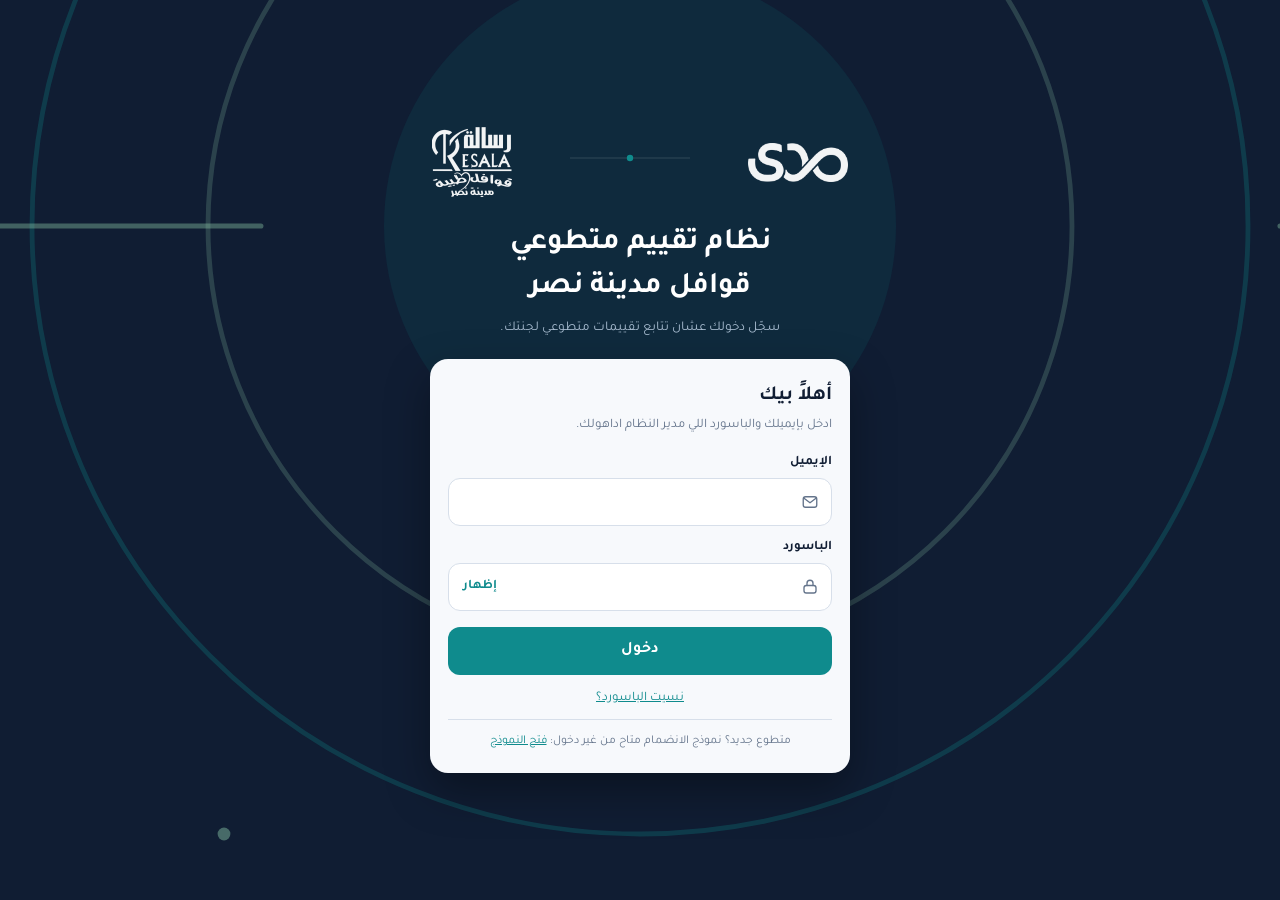
==== commit ddc49102: "Admin evaluation delete + in-app monthly branch report" ====
--- a/index.html
+++ b/index.html
@@ -3,6 +3,6 @@
 window.addEventListener('error',function(e){var t=e.target;if(t&&(t.tagName==='SCRIPT'||t.tagName==='LINK'))r()},true);
 setTimeout(function(){var el=document.getElementById('root');if(el&&(!el.children.length||el.querySelector('.sp')))r()},8000);
 window.addEventListener('load',function(){setTimeout(function(){try{sessionStorage.removeItem('qhr_r')}catch(e){}},15000)})})();</script>
-<link rel="icon" href="data:image/svg+xml,%3Csvg xmlns=%27http://www.w3.org/2000/svg%27 viewBox=%270 0 64 64%27%3E%3Crect width=%2764%27 height=%2764%27 rx=%2714%27 fill=%27%230F8B8D%27/%3E%3Ctext x=%2732%27 y=%2743%27 font-size=%2728%27 font-weight=%27800%27 font-family=%27Arial,sans-serif%27 fill=%27white%27 text-anchor=%27middle%27%3EHR%3C/text%3E%3C/svg%3E"/><meta charset="utf-8"/><meta name="viewport" content="width=device-width,initial-scale=1"/><title>HR قوافل طبية، مدينة نصر</title><style>html,body{margin:0}.sp{color:#fff;text-align:center;box-sizing:border-box;background:radial-gradient(circle at 50% 40%,#183653,#0b1526 70%);flex-direction:column;justify-content:center;align-items:center;gap:18px;min-height:100vh;padding:24px;font-family:IBM Plex Sans Arabic,Cairo,system-ui,sans-serif;display:flex}.sp i{letter-spacing:1px;direction:ltr;background:#0f8b8d;border-radius:24px;place-items:center;width:84px;height:84px;font-size:40px;font-style:normal;font-weight:800;animation:.9s cubic-bezier(.2,.8,.2,1) both spin,2.4s ease-in-out .9s infinite spb;display:grid;box-shadow:0 10px 40px #00000059,inset 0 0 0 1px #ffffff1f}.sp b{opacity:0;font-size:19px;font-weight:700;animation:.6s .35s forwards spt}.sp u{opacity:0;background:#ffffff26;border-radius:3px;width:120px;height:3px;animation:.6s .6s forwards spt;display:block;overflow:hidden}.sp u:after{content:"";background:#5cc4c5;border-radius:3px;width:45%;height:100%;animation:1.2s ease-in-out infinite spsh;display:block}@keyframes spin{0%{opacity:0;transform:scale(.7)}to{opacity:1;transform:none}}@keyframes spb{50%{transform:scale(1.05)}}@keyframes spt{to{opacity:1}}@keyframes spsh{0%{transform:translate(-120%)}to{transform:translate(280%)}}@keyframes qf{0%{opacity:0}to{opacity:1}}.app{animation:.35s qf}@media (prefers-reduced-motion:reduce){.sp *{opacity:1!important;animation:none!important}}</style><meta name="theme-color" content="#0B1526"/><link rel="manifest" href="./manifest.webmanifest"/><link rel="apple-touch-icon" href="./icons/apple-touch-icon.png"/>  <script type="module" crossorigin src="./assets/index-BrltyxDU.js"></script>
+<link rel="icon" href="data:image/svg+xml,%3Csvg xmlns=%27http://www.w3.org/2000/svg%27 viewBox=%270 0 64 64%27%3E%3Crect width=%2764%27 height=%2764%27 rx=%2714%27 fill=%27%230F8B8D%27/%3E%3Ctext x=%2732%27 y=%2743%27 font-size=%2728%27 font-weight=%27800%27 font-family=%27Arial,sans-serif%27 fill=%27white%27 text-anchor=%27middle%27%3EHR%3C/text%3E%3C/svg%3E"/><meta charset="utf-8"/><meta name="viewport" content="width=device-width,initial-scale=1"/><title>HR قوافل طبية، مدينة نصر</title><style>html,body{margin:0}.sp{color:#fff;text-align:center;box-sizing:border-box;background:radial-gradient(circle at 50% 40%,#183653,#0b1526 70%);flex-direction:column;justify-content:center;align-items:center;gap:18px;min-height:100vh;padding:24px;font-family:IBM Plex Sans Arabic,Cairo,system-ui,sans-serif;display:flex}.sp i{letter-spacing:1px;direction:ltr;background:#0f8b8d;border-radius:24px;place-items:center;width:84px;height:84px;font-size:40px;font-style:normal;font-weight:800;animation:.9s cubic-bezier(.2,.8,.2,1) both spin,2.4s ease-in-out .9s infinite spb;display:grid;box-shadow:0 10px 40px #00000059,inset 0 0 0 1px #ffffff1f}.sp b{opacity:0;font-size:19px;font-weight:700;animation:.6s .35s forwards spt}.sp u{opacity:0;background:#ffffff26;border-radius:3px;width:120px;height:3px;animation:.6s .6s forwards spt;display:block;overflow:hidden}.sp u:after{content:"";background:#5cc4c5;border-radius:3px;width:45%;height:100%;animation:1.2s ease-in-out infinite spsh;display:block}@keyframes spin{0%{opacity:0;transform:scale(.7)}to{opacity:1;transform:none}}@keyframes spb{50%{transform:scale(1.05)}}@keyframes spt{to{opacity:1}}@keyframes spsh{0%{transform:translate(-120%)}to{transform:translate(280%)}}@keyframes qf{0%{opacity:0}to{opacity:1}}.app{animation:.35s qf}@media (prefers-reduced-motion:reduce){.sp *{opacity:1!important;animation:none!important}}</style><meta name="theme-color" content="#0B1526"/><link rel="manifest" href="./manifest.webmanifest"/><link rel="apple-touch-icon" href="./icons/apple-touch-icon.png"/>  <script type="module" crossorigin src="./assets/index-BVaPKxgI.js"></script>
   <link rel="stylesheet" crossorigin href="./assets/index-Dv2ur4v4.css">
 </head><body><div id="root"><div class="sp"><i>HR</i><b>HR قوافل طبية، مدينة نصر</b><u></u></div></div></body></html>
